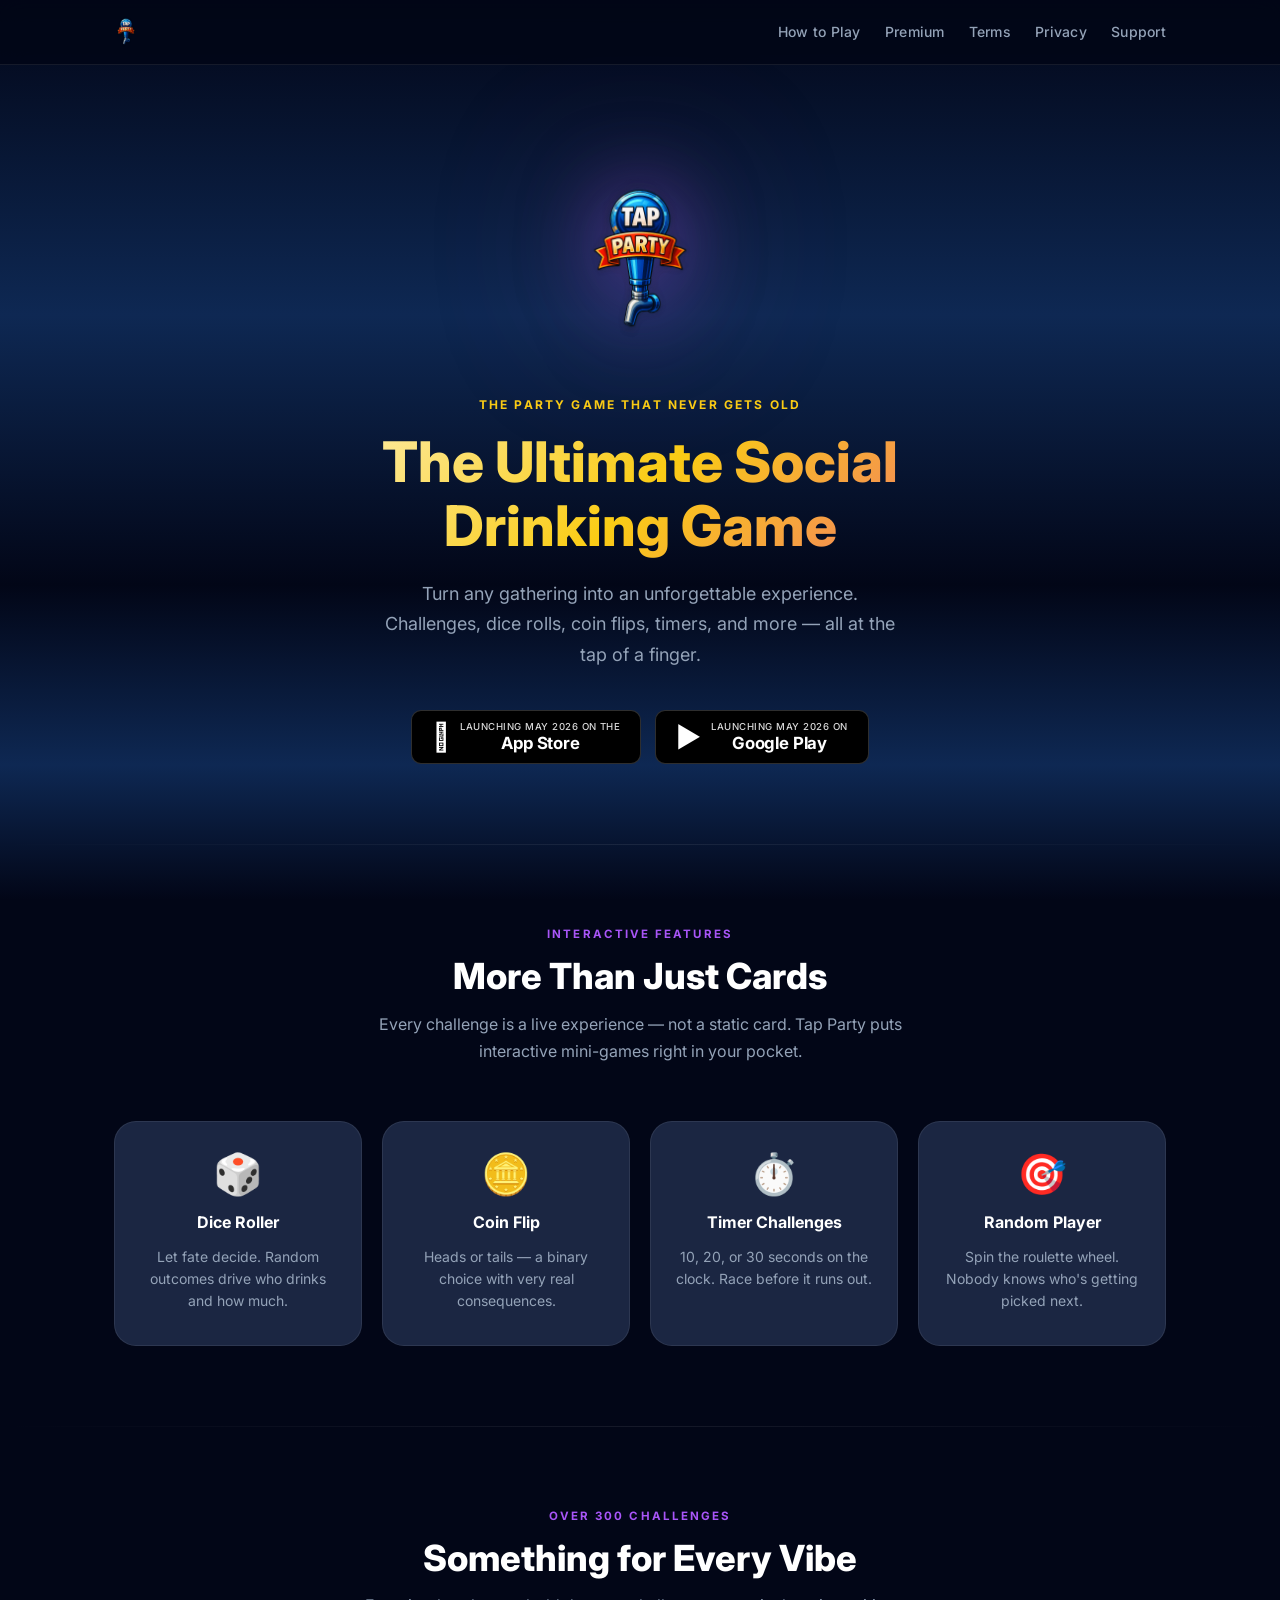
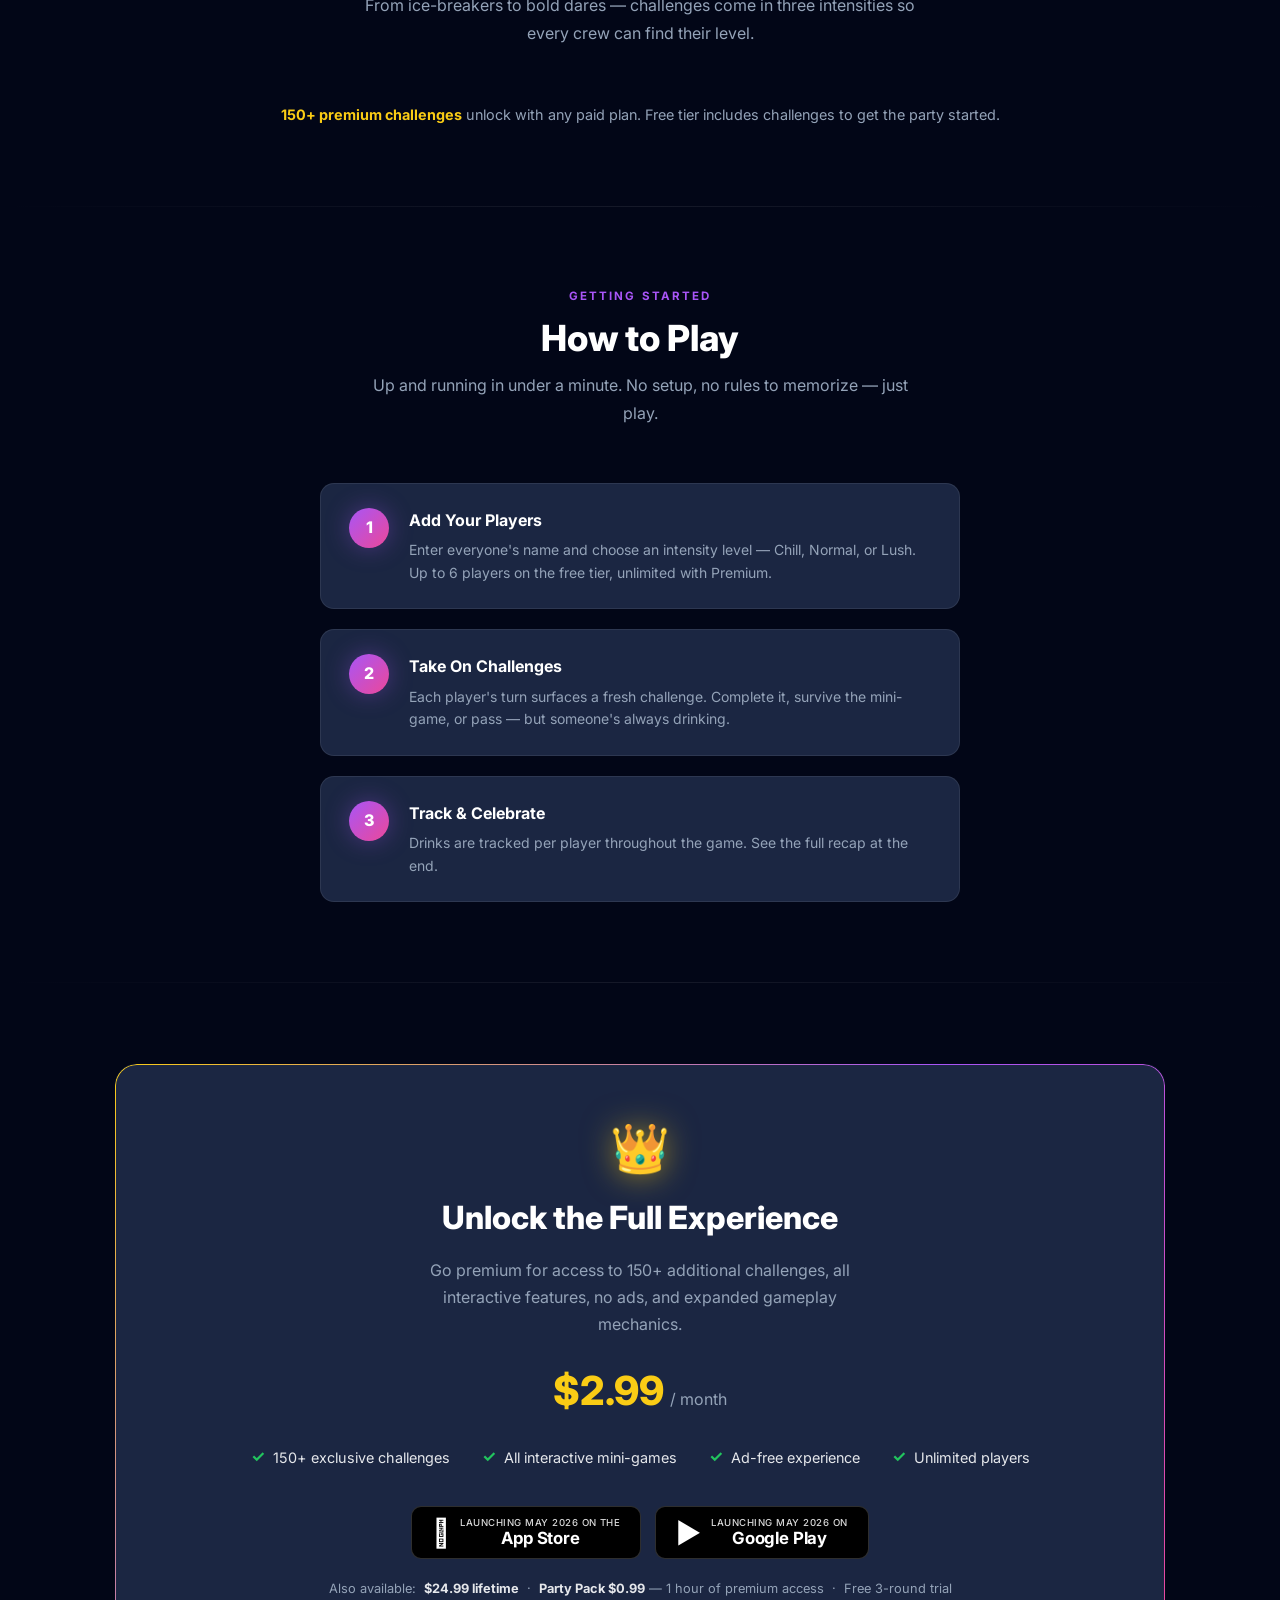
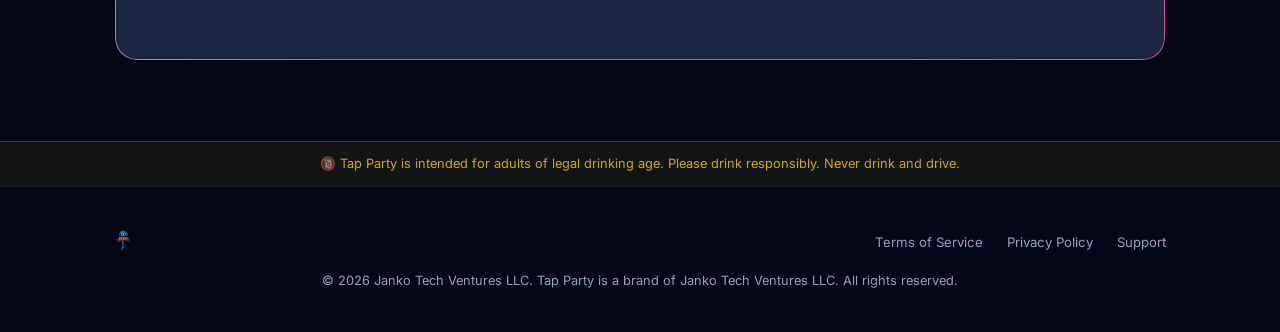
==== index.html @ a25b1c98 "Update index.html" ====
<!DOCTYPE html>
<html lang="en">
<head>
  <meta charset="UTF-8" />
  <meta name="viewport" content="width=device-width, initial-scale=1.0" />
  <meta name="description" content="Tap Party — The ultimate social drinking game. Over 300 challenges, dice, coin flips, timers, and more. Available on iOS and Android." />
  <meta property="og:title" content="Tap Party — The Ultimate Social Drinking Game" />
  <meta property="og:description" content="Turn any gathering into a party with interactive challenges, dice rolls, coin flips, and more." />
  <meta property="og:type" content="website" />
  <meta property="og:url" content="https://tap-party.com" />

  <title>Tap Party — The Ultimate Social Drinking Game</title>

  <!-- Favicon -->
  <link rel="icon" type="image/png" href="assets/favicon.png" />

  <!-- Fonts -->
  <link rel="preconnect" href="https://fonts.googleapis.com" />
  <link rel="preconnect" href="https://fonts.gstatic.com" crossorigin />
  <link href="https://fonts.googleapis.com/css2?family=Inter:wght@400;500;700;800&display=swap" rel="stylesheet" />

  <!-- Stylesheet -->
  <link rel="stylesheet" href="styles.css" />
</head>
<body>

  <!-- ── Navigation ── -->
  <nav class="nav">
    <div class="container nav__inner">
      <img
        src="assets/images/logo-main2.png"
        alt="Tap Party"
        class="nav__logo"
      />
      <ul class="nav__links">
        <li><a href="#how-to-play">How to Play</a></li>
        <li><a href="#premium">Premium</a></li>
        <li><a href="terms.html">Terms</a></li>
        <li><a href="privacy.html">Privacy</a></li>
        <li><a href="support.html">Support</a></li>
      </ul>
    </div>
  </nav>

  <!-- ── Hero ── -->
  <section class="hero">
    <div class="container">
      <div class="hero__logo-wrap">
        <img
          src="assets/images/logo-main2.png"
          alt="Tap Party Logo"
          class="hero__logo"
        />
      </div>

      <p class="hero__eyebrow">The Party Game That Never Gets Old</p>

      <h1 class="hero__title">The Ultimate Social<br />Drinking Game</h1>

      <p class="hero__subtitle">
        Turn any gathering into an unforgettable experience. Challenges, dice rolls,
        coin flips, timers, and more — all at the tap of a finger.
      </p>

      <div class="store-badges">
        <!--
          TODO: Replace href="#" with your real App Store URL once live.
          Official badge guidelines: https://developer.apple.com/app-store/marketing/guidelines/
        -->
        <a href="#" class="badge-store">
          <span class="badge-store__logo">&#xf8ff;</span>
          <span class="badge-store__text">
            <span class="badge-store__sub">Launching May 2026 on the</span>
            <span class="badge-store__name">App Store</span>
          </span>
        </a>
        <!--
          TODO: Replace href="#" with your real Google Play URL once live.
          Official badge guidelines: https://play.google.com/intl/en_us/badges/
        -->
        <a href="#" class="badge-store">
          <span class="badge-store__logo">▶</span>
          <span class="badge-store__text">
            <span class="badge-store__sub">Launching May 2026 on </span>
            <span class="badge-store__name">Google Play</span>
          </span>
        </a>
      </div>
    </div>
  </section>

  <hr class="divider" />

  <!-- ── Features ── -->
  <section class="features" id="features">
    <div class="container">
      <p class="section-label">Interactive Features</p>
      <h2 class="section-title">More Than Just Cards</h2>
      <p class="section-desc">
        Every challenge is a live experience — not a static card. Tap Party puts
        interactive mini-games right in your pocket.
      </p>

      <div class="features__grid">
        <div class="feature-card">
          <div class="feature-card__icon">🎲</div>
          <div class="feature-card__title">Dice Roller</div>
          <div class="feature-card__desc">
            Let fate decide. Random outcomes drive who drinks and how much.
          </div>
        </div>

        <div class="feature-card">
          <div class="feature-card__icon">🪙</div>
          <div class="feature-card__title">Coin Flip</div>
          <div class="feature-card__desc">
            Heads or tails — a binary choice with very real consequences.
          </div>
        </div>

        <div class="feature-card">
          <div class="feature-card__icon">⏱️</div>
          <div class="feature-card__title">Timer Challenges</div>
          <div class="feature-card__desc">
            10, 20, or 30 seconds on the clock. Race before it runs out.
          </div>
        </div>

        <div class="feature-card">
          <div class="feature-card__icon">🎯</div>
          <div class="feature-card__title">Random Player</div>
          <div class="feature-card__desc">
            Spin the roulette wheel. Nobody knows who's getting picked next.
          </div>
        </div>
      </div>
    </div>
  </section>

  <hr class="divider" />

  <!-- ── Challenge Examples ── -->
  <section class="features" id="challenges">
    <div class="container">
      <p class="section-label">Over 300 Challenges</p>
      <h2 class="section-title">Something for Every Vibe</h2>
      <p class="section-desc">
        From ice-breakers to bold dares — challenges come in three intensities
        so every crew can find their level.
      </p>

 <!--     <div class="challenges__grid">
        <div class="challenge-card">
          <div class="challenge-card__tags">
            <span class="tag tag--chill">Chill</span>
            <span class="tag tag--free">Free</span>
          </div>
          <div class="challenge-card__title">Cheers to the Host</div>
          <div class="challenge-card__desc">
            Everyone raises their glass to the host. Host takes a well-earned sip.
          </div>
        </div>

        <div class="challenge-card">
          <div class="challenge-card__tags">
            <span class="tag tag--normal">Normal</span>
            <span class="tag tag--free">Free</span>
          </div>
          <div class="challenge-card__title">Table Tap</div>
          <div class="challenge-card__desc">
            Everyone taps the table. Last person to tap has to drink.
          </div>
        </div>

        <div class="challenge-card">
          <div class="challenge-card__tags">
            <span class="tag tag--normal">Normal</span>
            <span class="tag tag--premium">Premium</span>
          </div>
          <div class="challenge-card__title">Two Truths, One Sip</div>
          <div class="challenge-card__desc">
            Share two truths and one lie. Anyone who guesses wrong takes a sip.
          </div>
        </div>

        <div class="challenge-card">
          <div class="challenge-card__tags">
            <span class="tag tag--lush">Lush</span>
            <span class="tag tag--premium">Premium</span>
          </div>
          <div class="challenge-card__title">Truth or Sip</div>
          <div class="challenge-card__desc">
            Answer a bold question honestly — or take 2 sips. No hiding allowed.
          </div>
        </div>
      </div>
-->
      <p class="challenges__cta">
        <strong>150+ premium challenges</strong> unlock with any paid plan. Free tier includes challenges to get the party started.
      </p>
      
    </div>
  </section>

  <hr class="divider" />

  <!-- ── How to Play ── -->
  <section class="howto" id="how-to-play">
    <div class="container">
      <p class="section-label">Getting Started</p>
      <h2 class="section-title">How to Play</h2>
      <p class="section-desc">
        Up and running in under a minute. No setup, no rules to memorize — just play.
      </p>

      <div class="howto__steps">
        <div class="step">
          <div class="step__number">1</div>
          <div>
            <div class="step__title">Add Your Players</div>
            <div class="step__desc">
              Enter everyone's name and choose an intensity level — Chill, Normal, or Lush.
              Up to 6 players on the free tier, unlimited with Premium.
            </div>
          </div>
        </div>

        <div class="step">
          <div class="step__number">2</div>
          <div>
            <div class="step__title">Take On Challenges</div>
            <div class="step__desc">
              Each player's turn surfaces a fresh challenge. Complete it, survive the
              mini-game, or pass — but someone's always drinking.
            </div>
          </div>
        </div>

        <div class="step">
          <div class="step__number">3</div>
          <div>
            <div class="step__title">Track &amp; Celebrate</div>
            <div class="step__desc">
              Drinks are tracked per player throughout the game. See the full recap
              at the end.
            </div>
          </div>
        </div>
      </div>
    </div>
  </section>

  <hr class="divider" />

  <!-- ── Premium ── -->
  <section class="premium" id="premium">
    <div class="container">
      <div class="premium__card">
        <div class="premium__crown">👑</div>
        <h2 class="premium__title">Unlock the Full Experience</h2>
        <p class="premium__desc">
          Go premium for access to 150+ additional challenges, all interactive
          features, no ads, and expanded gameplay mechanics.
        </p>

        <div class="premium__pricing">
          <span class="premium__price">$2.99</span>
          <span class="premium__period">/ month</span>
        </div>

        <ul class="premium__perks">
          <li><span class="perk-check">✓</span> 150+ exclusive challenges</li>
          <li><span class="perk-check">✓</span> All interactive mini-games</li>
          <li><span class="perk-check">✓</span> Ad-free experience</li>
          <li><span class="perk-check">✓</span> Unlimited players</li>
        </ul>

        <div style="display:flex;gap:14px;justify-content:center;flex-wrap:wrap;">
          <!-- TODO: replace href="#" with real App Store URL once live -->
          <a href="#" class="badge-store">
            <span class="badge-store__logo">&#xf8ff;</span>
            <span class="badge-store__text">
              <span class="badge-store__sub">Launching May 2026 on the</span>
              <span class="badge-store__name">App Store</span>
            </span>
          </a>
          <!-- TODO: replace href="#" with real Google Play URL once live -->
          <a href="#" class="badge-store">
            <span class="badge-store__logo">▶</span>
            <span class="badge-store__text">
              <span class="badge-store__sub">Launching May 2026 on</span>
              <span class="badge-store__name">Google Play</span>
            </span>
          </a>
        </div>

        <p style="margin-top:20px;font-size:0.8rem;color:var(--text-muted);">
          Also available: &nbsp;<strong style="color:var(--text-primary)">$24.99 lifetime</strong> &nbsp;·&nbsp;
          <strong style="color:var(--text-primary)">Party Pack $0.99</strong> — 1 hour of premium access &nbsp;·&nbsp;
          Free 3-round trial
        </p>
      </div>
    </div>
  </section>

  <!-- ── Age Notice ── -->
  <div class="age-notice">
    <div class="container">
      <p>🔞 Tap Party is intended for adults of legal drinking age. Please drink responsibly. Never drink and drive.</p>
    </div>
  </div>

  <!-- ── Footer ── -->
  <footer class="footer">
    <div class="container">
      <div class="footer__inner">
        <img
          src="assets/images/logo-main2.png"
          alt="Tap Party"
          class="footer__logo"
        />
        <ul class="footer__links">
          <li><a href="terms.html">Terms of Service</a></li>
          <li><a href="privacy.html">Privacy Policy</a></li>
          <li><a href="support.html">Support</a></li>
        </ul>
      </div>
      <p class="footer__copy">
        &copy; <script>document.write(new Date().getFullYear())</script> Janko Tech Ventures LLC. Tap Party is a brand of Janko Tech Ventures LLC. All rights reserved.
      </p>
    </div>
  </footer>

</body>
</html>
---- styles.css ----
/* ============================================================
   Tap Party — Website Stylesheet
   Design tokens mirror the React Native app color system.
   ============================================================ */

/* ── Design Tokens ────────────────────────────────────────── */
:root {
  --bg-start:      #020617;
  --bg-mid:        #0e2853;
  --bg-end:        #020617;

  --text-primary:  #e5e7eb;
  --text-muted:    #94a3b8;
  --text-heading:  #ffffff;

  --accent-yellow: #facc15;
  --accent-gold:   #f59e0b;
  --accent-purple: #a855f7;
  --accent-pink:   #ec4899;
  --accent-green:  #22c55e;
  --accent-cyan:   #22d3ee;

  --card-bg:       rgba(32, 45, 75, 0.85);
  --card-border:   rgba(255, 255, 255, 0.08);
  --nav-bg:        rgba(2, 6, 23, 0.85);

  --radius-sm:     8px;
  --radius-md:     14px;
  --radius-lg:     22px;

  --shadow-yellow: 0 0 24px rgba(250, 204, 21, 0.35);
  --shadow-purple: 0 0 24px rgba(168, 85, 247, 0.35);
  --shadow-pink:   0 0 24px rgba(236, 72, 153, 0.35);

  --font:          'Inter', system-ui, -apple-system, sans-serif;
}

/* ── Reset & Base ─────────────────────────────────────────── */
*, *::before, *::after {
  box-sizing: border-box;
  margin: 0;
  padding: 0;
}

html {
  scroll-behavior: smooth;
}

body {
  font-family: var(--font);
  background-color: var(--bg-start);
  background-image: linear-gradient(
    180deg,
    var(--bg-start)  0%,
    var(--bg-mid)   35%,
    var(--bg-start) 65%,
    var(--bg-mid)   85%,
    var(--bg-start) 100%
  );
  background-attachment: fixed;
  color: var(--text-primary);
  line-height: 1.6;
  min-height: 100vh;
}

img {
  display: block;
  max-width: 100%;
}

a {
  color: var(--accent-yellow);
  text-decoration: none;
  transition: color 0.2s;
}

a:hover {
  color: #fff;
}

/* ── Layout Helpers ───────────────────────────────────────── */
.container {
  width: 100%;
  max-width: 1100px;
  margin: 0 auto;
  padding: 0 24px;
}

section {
  padding: 80px 0;
}

/* ── Navigation ───────────────────────────────────────────── */
.nav {
  position: sticky;
  top: 0;
  z-index: 100;
  background: var(--nav-bg);
  backdrop-filter: blur(12px);
  -webkit-backdrop-filter: blur(12px);
  border-bottom: 1px solid var(--card-border);
}

.nav__inner {
  display: flex;
  align-items: center;
  justify-content: space-between;
  height: 64px;
  gap: 16px;
}

.nav__logo {
  height: 36px;
  width: auto;
  flex-shrink: 0;
}

.nav__links {
  display: flex;
  align-items: center;
  gap: 24px;
  list-style: none;
  flex-wrap: wrap;
}

.nav__links a {
  color: var(--text-muted);
  font-size: 0.875rem;
  font-weight: 500;
  letter-spacing: 0.02em;
  transition: color 0.2s;
}

.nav__links a:hover {
  color: var(--text-heading);
}

/* ── Hero ─────────────────────────────────────────────────── */
.hero {
  text-align: center;
  padding: 100px 0 80px;
}

.hero__logo-wrap {
  display: inline-block;
  margin-bottom: 32px;
  filter: drop-shadow(0 0 40px rgba(168, 85, 247, 0.5))
          drop-shadow(0 0 80px rgba(236, 72, 153, 0.25));
  animation: hero-glow 4s ease-in-out infinite;
}

.hero__logo {
  height: 190px;
  width: auto;
  margin: 0 auto;
}

@keyframes hero-glow {
  0%, 100% { filter: drop-shadow(0 0 40px rgba(168, 85, 247, 0.5)) drop-shadow(0 0 80px rgba(236, 72, 153, 0.25)); }
  50%       { filter: drop-shadow(0 0 60px rgba(250, 204, 21, 0.5)) drop-shadow(0 0 100px rgba(168, 85, 247, 0.35)); }
}

.hero__eyebrow {
  font-size: 0.75rem;
  font-weight: 700;
  letter-spacing: 0.18em;
  text-transform: uppercase;
  color: var(--accent-yellow);
  margin-bottom: 16px;
}

.hero__title {
  font-size: clamp(2rem, 6vw, 3.5rem);
  font-weight: 800;
  color: var(--text-heading);
  line-height: 1.15;
  margin-bottom: 20px;
  background: linear-gradient(135deg, #fff 0%, var(--accent-yellow) 50%, var(--accent-pink) 100%);
  -webkit-background-clip: text;
  -webkit-text-fill-color: transparent;
  background-clip: text;
}

.hero__subtitle {
  font-size: 1.125rem;
  color: var(--text-muted);
  max-width: 520px;
  margin: 0 auto 40px;
  line-height: 1.7;
}

.hero__badges {
  display: flex;
  justify-content: center;
  gap: 16px;
  flex-wrap: wrap;
}

/* ── Buttons ──────────────────────────────────────────────── */
.btn {
  display: inline-flex;
  align-items: center;
  gap: 10px;
  padding: 14px 28px;
  border-radius: var(--radius-md);
  font-family: var(--font);
  font-size: 0.95rem;
  font-weight: 700;
  cursor: pointer;
  border: none;
  text-decoration: none;
  transition: transform 0.15s, box-shadow 0.15s;
  white-space: nowrap;
}

.btn:hover {
  transform: translateY(-2px);
}

.btn-primary {
  background: linear-gradient(135deg, var(--accent-yellow) 0%, var(--accent-gold) 100%);
  color: #0f172a;
  box-shadow: var(--shadow-yellow);
}

.btn-primary:hover {
  box-shadow: 0 0 36px rgba(250, 204, 21, 0.55);
  color: #0f172a;
}

.btn-secondary {
  background: var(--card-bg);
  color: var(--text-primary);
  border: 1px solid var(--card-border);
  box-shadow: none;
}

.btn-secondary:hover {
  border-color: rgba(255, 255, 255, 0.25);
  color: var(--text-heading);
}

.btn-icon {
  font-size: 1.2rem;
  line-height: 1;
}

/* ── Store Badges ─────────────────────────────────────────── */
.store-badges {
  display: flex;
  justify-content: center;
  gap: 14px;
  flex-wrap: wrap;
}

.badge-store {
  display: inline-flex;
  align-items: center;
  gap: 10px;
  padding: 10px 20px;
  background: #000;
  border: 1px solid rgba(255,255,255,0.18);
  border-radius: 10px;
  text-decoration: none;
  color: #fff;
  transition: transform 0.15s, border-color 0.2s, box-shadow 0.15s;
  min-width: 160px;
}

.badge-store:hover {
  transform: translateY(-2px);
  border-color: rgba(255,255,255,0.4);
  box-shadow: 0 6px 24px rgba(0,0,0,0.5);
  color: #fff;
}

.badge-store__logo {
  font-size: 1.75rem;
  line-height: 1;
  flex-shrink: 0;
}

.badge-store__text {
  display: flex;
  flex-direction: column;
}

.badge-store__sub {
  font-size: 0.6rem;
  font-weight: 500;
  letter-spacing: 0.05em;
  text-transform: uppercase;
  opacity: 0.85;
  line-height: 1.2;
}

.badge-store__name {
  font-size: 1.05rem;
  font-weight: 700;
  line-height: 1.2;
  letter-spacing: -0.01em;
}

/* ── Section Headings ─────────────────────────────────────── */
.section-label {
  font-size: 0.72rem;
  font-weight: 700;
  letter-spacing: 0.18em;
  text-transform: uppercase;
  color: var(--accent-purple);
  margin-bottom: 12px;
  text-align: center;
}

.section-title {
  font-size: clamp(1.5rem, 4vw, 2.25rem);
  font-weight: 800;
  color: var(--text-heading);
  text-align: center;
  margin-bottom: 12px;
  line-height: 1.2;
}

.section-desc {
  text-align: center;
  color: var(--text-muted);
  max-width: 560px;
  margin: 0 auto 56px;
  font-size: 1rem;
  line-height: 1.7;
}

/* ── Feature Cards ────────────────────────────────────────── */
.features {
  background: transparent;
}

.features__grid {
  display: grid;
  grid-template-columns: repeat(4, 1fr);
  gap: 20px;
}

.feature-card {
  background: var(--card-bg);
  border: 1px solid var(--card-border);
  border-radius: var(--radius-lg);
  padding: 32px 24px;
  text-align: center;
  transition: transform 0.2s, border-color 0.2s, box-shadow 0.2s;
}

.feature-card:hover {
  transform: translateY(-4px);
  border-color: rgba(168, 85, 247, 0.4);
  box-shadow: var(--shadow-purple);
}

.feature-card__icon {
  font-size: 2.5rem;
  margin-bottom: 16px;
  line-height: 1;
}

.feature-card__title {
  font-size: 1rem;
  font-weight: 700;
  color: var(--text-heading);
  margin-bottom: 10px;
}

.feature-card__desc {
  font-size: 0.875rem;
  color: var(--text-muted);
  line-height: 1.6;
}

/* ── How To Play ──────────────────────────────────────────── */
.howto {
  background: transparent;
}

.howto__steps {
  display: flex;
  flex-direction: column;
  gap: 20px;
  max-width: 640px;
  margin: 0 auto;
}

.step {
  display: flex;
  align-items: flex-start;
  gap: 20px;
  background: var(--card-bg);
  border: 1px solid var(--card-border);
  border-radius: var(--radius-md);
  padding: 24px 28px;
}

.step__number {
  flex-shrink: 0;
  width: 40px;
  height: 40px;
  border-radius: 50%;
  background: linear-gradient(135deg, var(--accent-purple), var(--accent-pink));
  display: flex;
  align-items: center;
  justify-content: center;
  font-size: 1rem;
  font-weight: 800;
  color: #fff;
  box-shadow: var(--shadow-purple);
}

.step__title {
  font-size: 1rem;
  font-weight: 700;
  color: var(--text-heading);
  margin-bottom: 6px;
}

.step__desc {
  font-size: 0.875rem;
  color: var(--text-muted);
  line-height: 1.6;
}

/* ── Premium Banner ───────────────────────────────────────── */
.premium {
  padding: 80px 0;
}

.premium__card {
  position: relative;
  background: var(--card-bg);
  border-radius: var(--radius-lg);
  padding: 60px 48px;
  text-align: center;
  overflow: hidden;
  border: 1px solid transparent;
  background-clip: padding-box;
}

.premium__card::before {
  content: '';
  position: absolute;
  inset: 0;
  border-radius: var(--radius-lg);
  padding: 1px;
  background: linear-gradient(135deg, var(--accent-yellow), var(--accent-purple), var(--accent-pink));
  -webkit-mask: linear-gradient(#fff 0 0) content-box, linear-gradient(#fff 0 0);
  -webkit-mask-composite: xor;
  mask-composite: exclude;
  pointer-events: none;
}

.premium__crown {
  font-size: 3rem;
  margin-bottom: 20px;
  line-height: 1;
  filter: drop-shadow(0 0 16px rgba(250, 204, 21, 0.6));
}

.premium__title {
  font-size: clamp(1.5rem, 4vw, 2rem);
  font-weight: 800;
  color: var(--text-heading);
  margin-bottom: 14px;
}

.premium__desc {
  color: var(--text-muted);
  max-width: 480px;
  margin: 0 auto 32px;
  font-size: 1rem;
  line-height: 1.7;
}

.premium__pricing {
  display: inline-flex;
  align-items: baseline;
  gap: 6px;
  margin-bottom: 32px;
}

.premium__price {
  font-size: 2.5rem;
  font-weight: 800;
  color: var(--accent-yellow);
  line-height: 1;
}

.premium__period {
  font-size: 1rem;
  color: var(--text-muted);
}

.premium__perks {
  display: flex;
  justify-content: center;
  gap: 32px;
  flex-wrap: wrap;
  margin-bottom: 36px;
  list-style: none;
}

.premium__perks li {
  display: flex;
  align-items: center;
  gap: 8px;
  font-size: 0.9rem;
  color: var(--text-primary);
}

.perk-check {
  color: var(--accent-green);
  font-size: 1rem;
  font-weight: 700;
}

/* ── Footer ───────────────────────────────────────────────── */
.footer {
  border-top: 1px solid var(--card-border);
  padding: 40px 0;
}

.footer__inner {
  display: flex;
  align-items: center;
  justify-content: space-between;
  flex-wrap: wrap;
  gap: 20px;
}

.footer__logo {
  height: 28px;
  width: auto;
  opacity: 0.7;
}

.footer__links {
  display: flex;
  align-items: center;
  gap: 24px;
  flex-wrap: wrap;
  list-style: none;
}

.footer__links a {
  font-size: 0.825rem;
  color: var(--text-muted);
  transition: color 0.2s;
}

.footer__links a:hover {
  color: var(--text-heading);
}

.footer__copy {
  font-size: 0.8rem;
  color: var(--text-muted);
  width: 100%;
  text-align: center;
  margin-top: 16px;
}

/* ── Challenge Examples ───────────────────────────────────── */
.challenges__grid {
  display: grid;
  grid-template-columns: repeat(4, 1fr);
  gap: 16px;
}

.challenge-card {
  background: var(--card-bg);
  border: 1px solid var(--card-border);
  border-radius: var(--radius-lg);
  padding: 24px 20px;
  display: flex;
  flex-direction: column;
  gap: 10px;
  transition: transform 0.2s, box-shadow 0.2s;
}

.challenge-card:hover {
  transform: translateY(-3px);
  box-shadow: var(--shadow-purple);
}

.challenge-card__tags {
  display: flex;
  gap: 6px;
  flex-wrap: wrap;
}

.tag {
  font-size: 0.65rem;
  font-weight: 700;
  letter-spacing: 0.06em;
  text-transform: uppercase;
  padding: 3px 9px;
  border-radius: 20px;
}

.tag--chill   { background: rgba(34,211,238,0.15); color: var(--accent-cyan); border: 1px solid rgba(34,211,238,0.25); }
.tag--normal  { background: rgba(168,85,247,0.15);  color: var(--accent-purple); border: 1px solid rgba(168,85,247,0.25); }
.tag--lush    { background: rgba(236,72,153,0.15);  color: var(--accent-pink); border: 1px solid rgba(236,72,153,0.25); }
.tag--premium { background: rgba(250,204,21,0.12);  color: var(--accent-yellow); border: 1px solid rgba(250,204,21,0.25); }
.tag--free    { background: rgba(34,197,94,0.12);   color: var(--accent-green); border: 1px solid rgba(34,197,94,0.25); }

.challenge-card__title {
  font-size: 1rem;
  font-weight: 700;
  color: var(--text-heading);
  line-height: 1.3;
}

.challenge-card__desc {
  font-size: 0.845rem;
  color: var(--text-muted);
  line-height: 1.6;
  flex: 1;
}

.challenges__cta {
  text-align: center;
  margin-top: 40px;
  color: var(--text-muted);
  font-size: 0.9rem;
}

.challenges__cta strong {
  color: var(--accent-yellow);
}

/* ── Divider ──────────────────────────────────────────────── */
.divider {
  height: 1px;
  background: linear-gradient(90deg, transparent, var(--card-border), transparent);
  margin: 0;
  border: none;
}

/* ── Age Notice Banner ────────────────────────────────────── */
.age-notice {
  background: rgba(250, 204, 21, 0.07);
  border-top: 1px solid rgba(250, 204, 21, 0.2);
  padding: 12px 0;
  text-align: center;
}

.age-notice p {
  font-size: 0.8rem;
  color: var(--accent-yellow);
  opacity: 0.8;
}

/* ── Responsive ───────────────────────────────────────────── */
@media (max-width: 900px) {
  .features__grid,
  .challenges__grid {
    grid-template-columns: repeat(2, 1fr);
  }
}

@media (max-width: 640px) {
  section {
    padding: 60px 0;
  }

  .hero {
    padding: 72px 0 60px;
  }

  .hero__logo {
    height: 130px;
  }

  .features__grid,
  .challenges__grid {
    grid-template-columns: 1fr 1fr;
    gap: 14px;
  }

  .feature-card {
    padding: 24px 16px;
  }

  .premium__card {
    padding: 40px 24px;
  }

  .premium__perks {
    gap: 16px;
    flex-direction: column;
    align-items: center;
  }

  .nav__links {
    gap: 14px;
  }

  .nav__links a {
    font-size: 0.8rem;
  }

  .footer__inner {
    flex-direction: column;
    align-items: center;
    text-align: center;
  }

  .footer__links {
    justify-content: center;
  }
}

@media (max-width: 400px) {
  .features__grid,
  .challenges__grid {
    grid-template-columns: 1fr;
  }

  .hero__badges {
    flex-direction: column;
    align-items: center;
  }
}
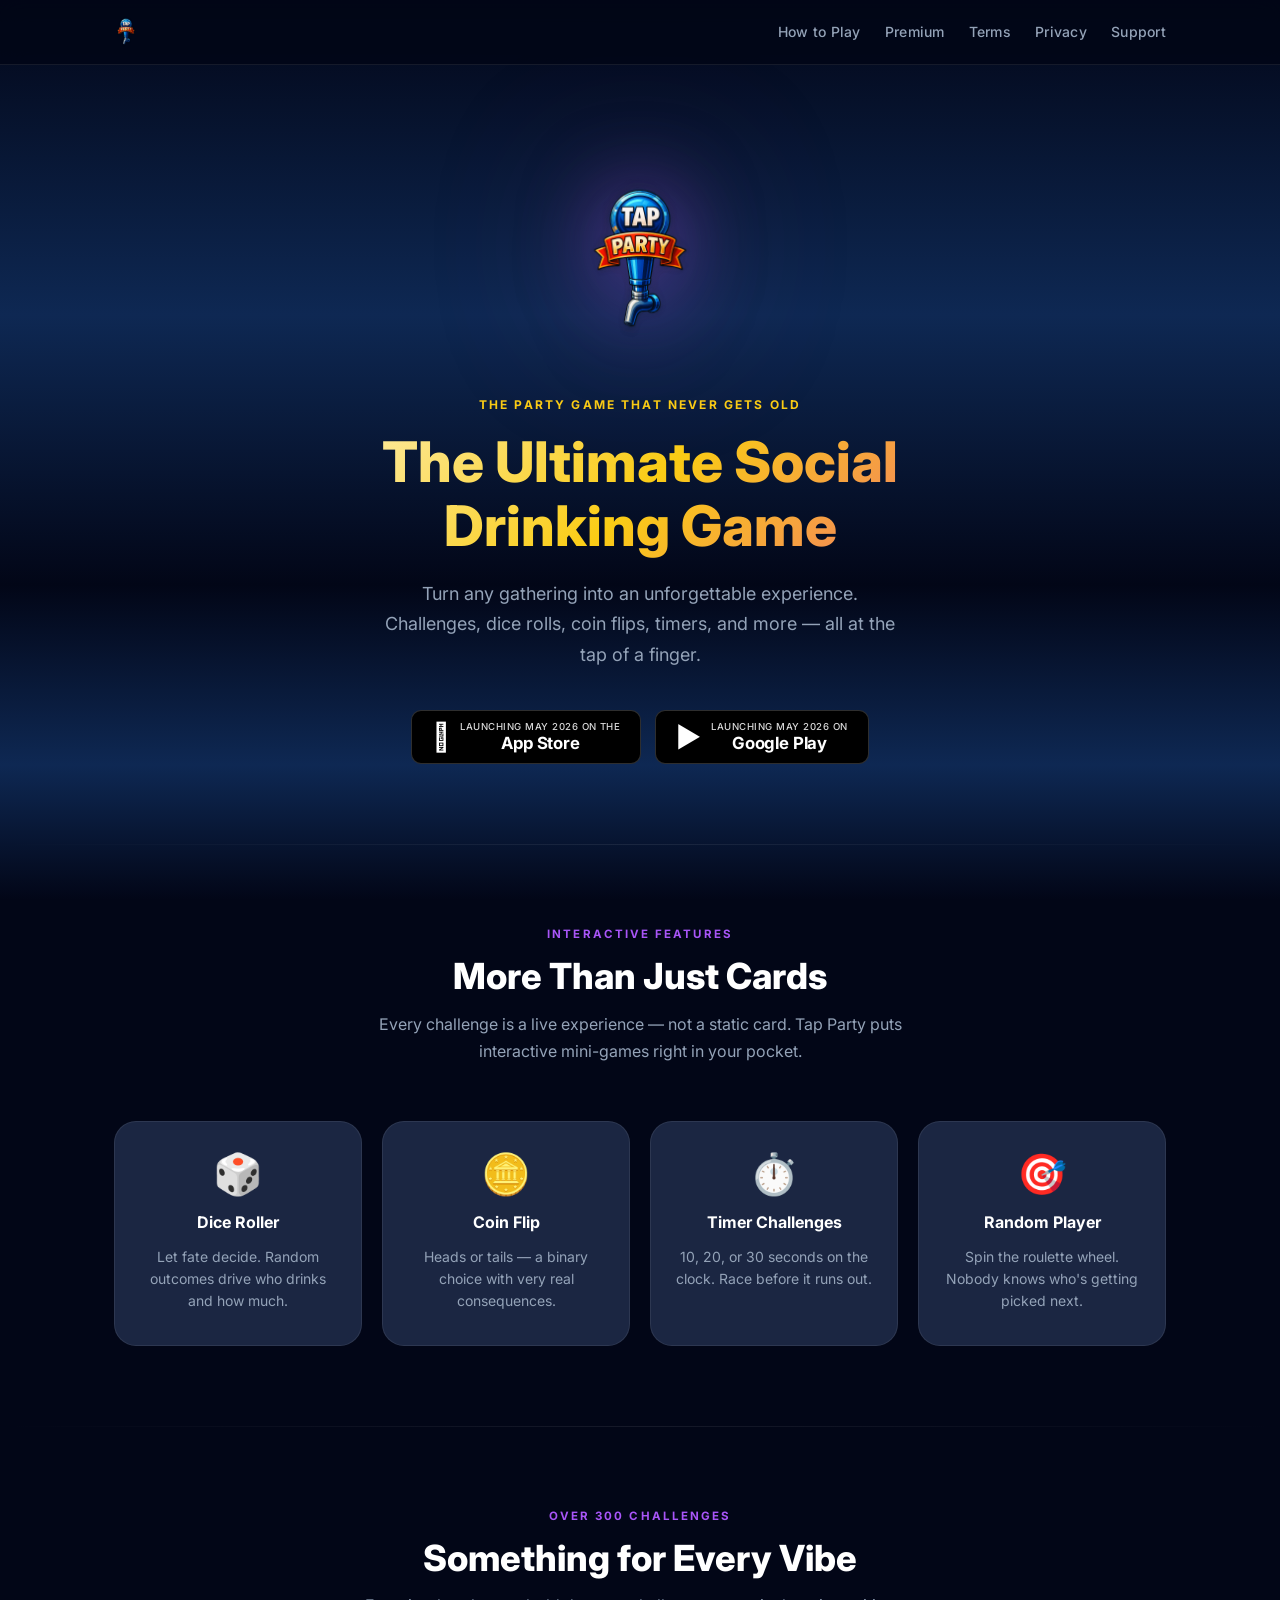
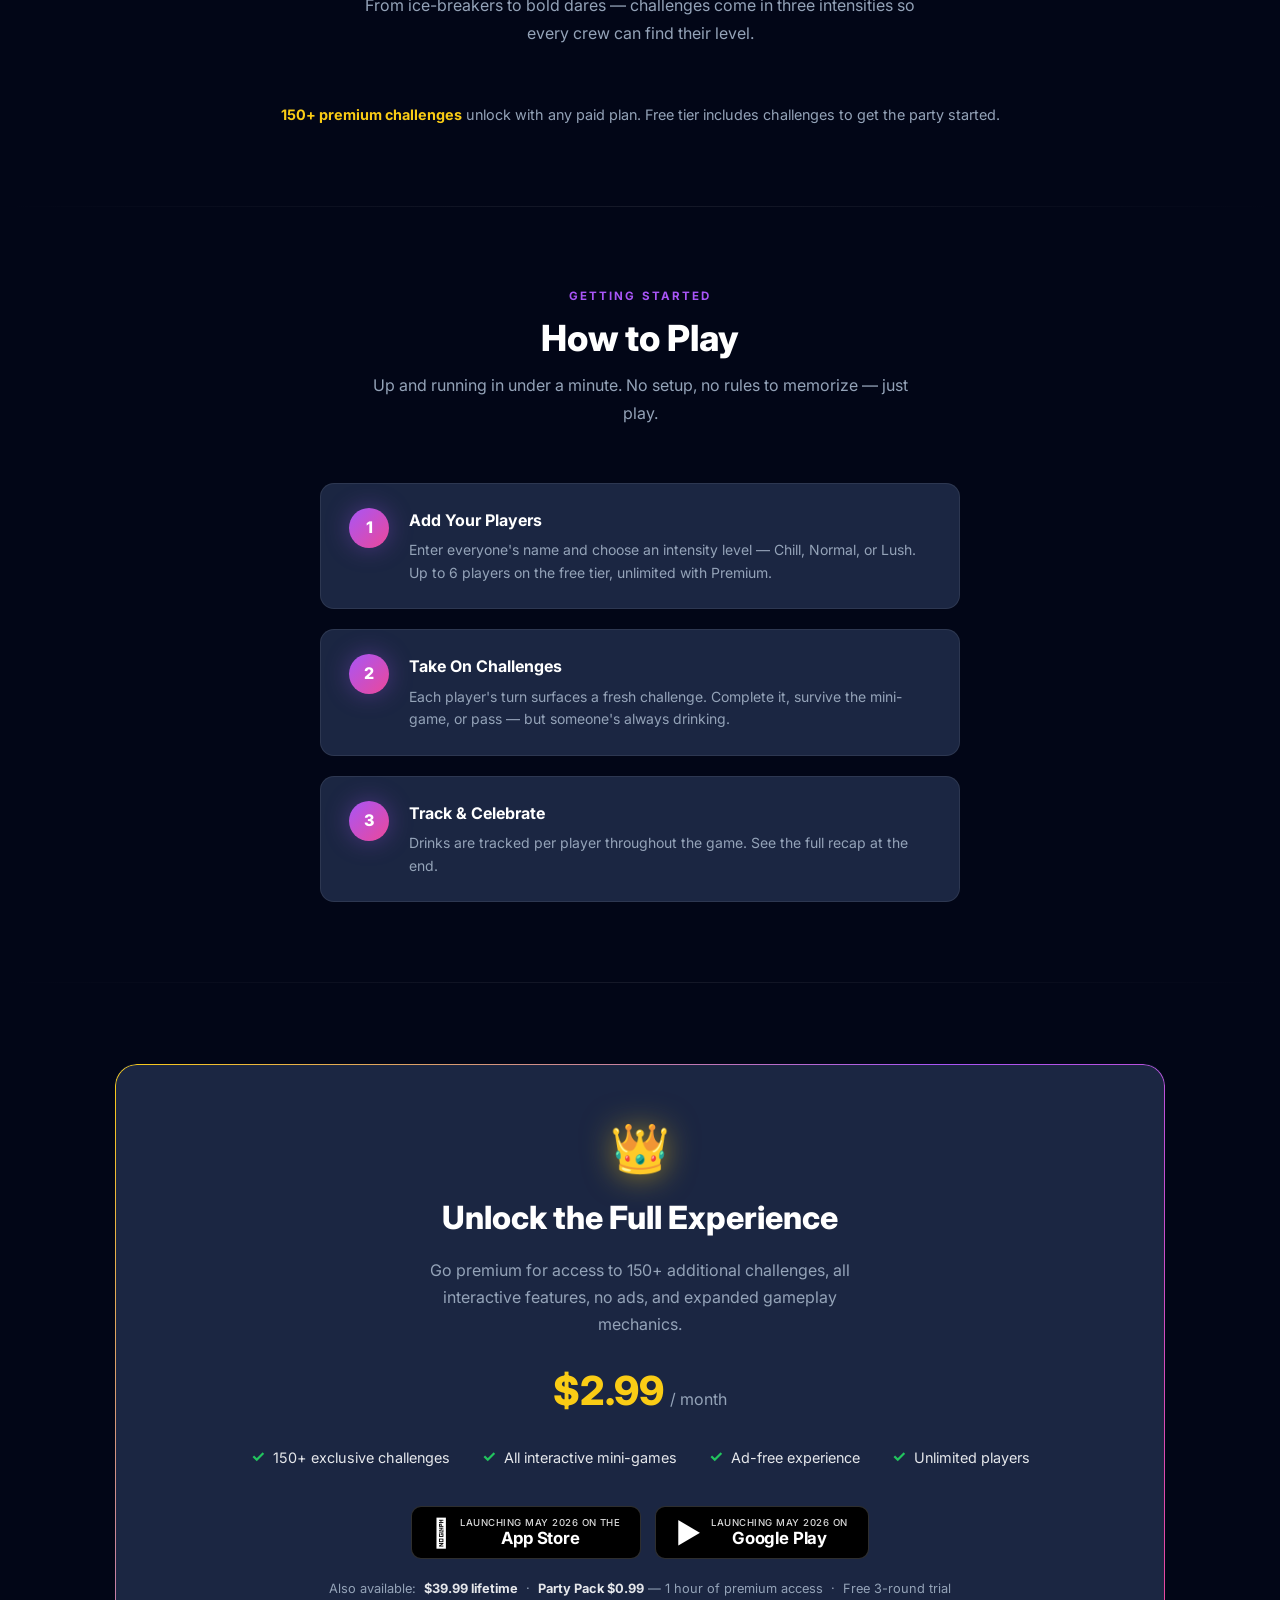
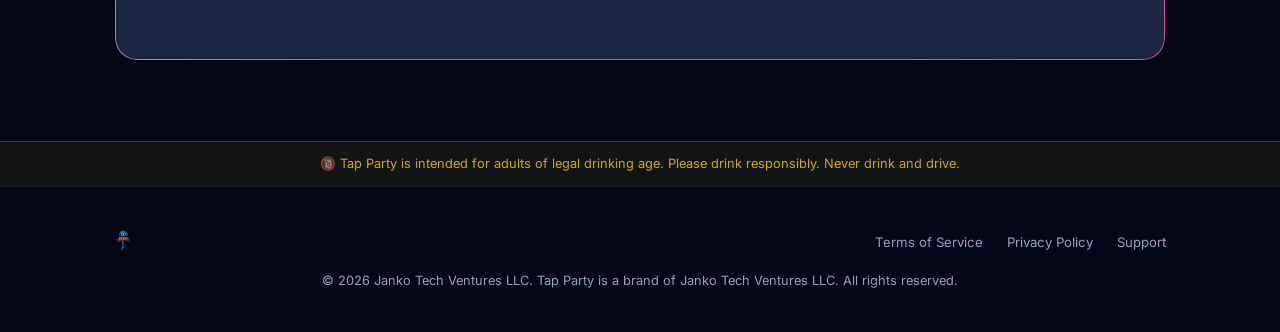
==== commit 7ac94763: "Update index.html" ====
--- a/index.html
+++ b/index.html
@@ -295,7 +295,7 @@
         </div>
 
         <p style="margin-top:20px;font-size:0.8rem;color:var(--text-muted);">
-          Also available: &nbsp;<strong style="color:var(--text-primary)">$24.99 lifetime</strong> &nbsp;·&nbsp;
+          Also available: &nbsp;<strong style="color:var(--text-primary)">$39.99 lifetime</strong> &nbsp;·&nbsp;
           <strong style="color:var(--text-primary)">Party Pack $0.99</strong> — 1 hour of premium access &nbsp;·&nbsp;
           Free 3-round trial
         </p>
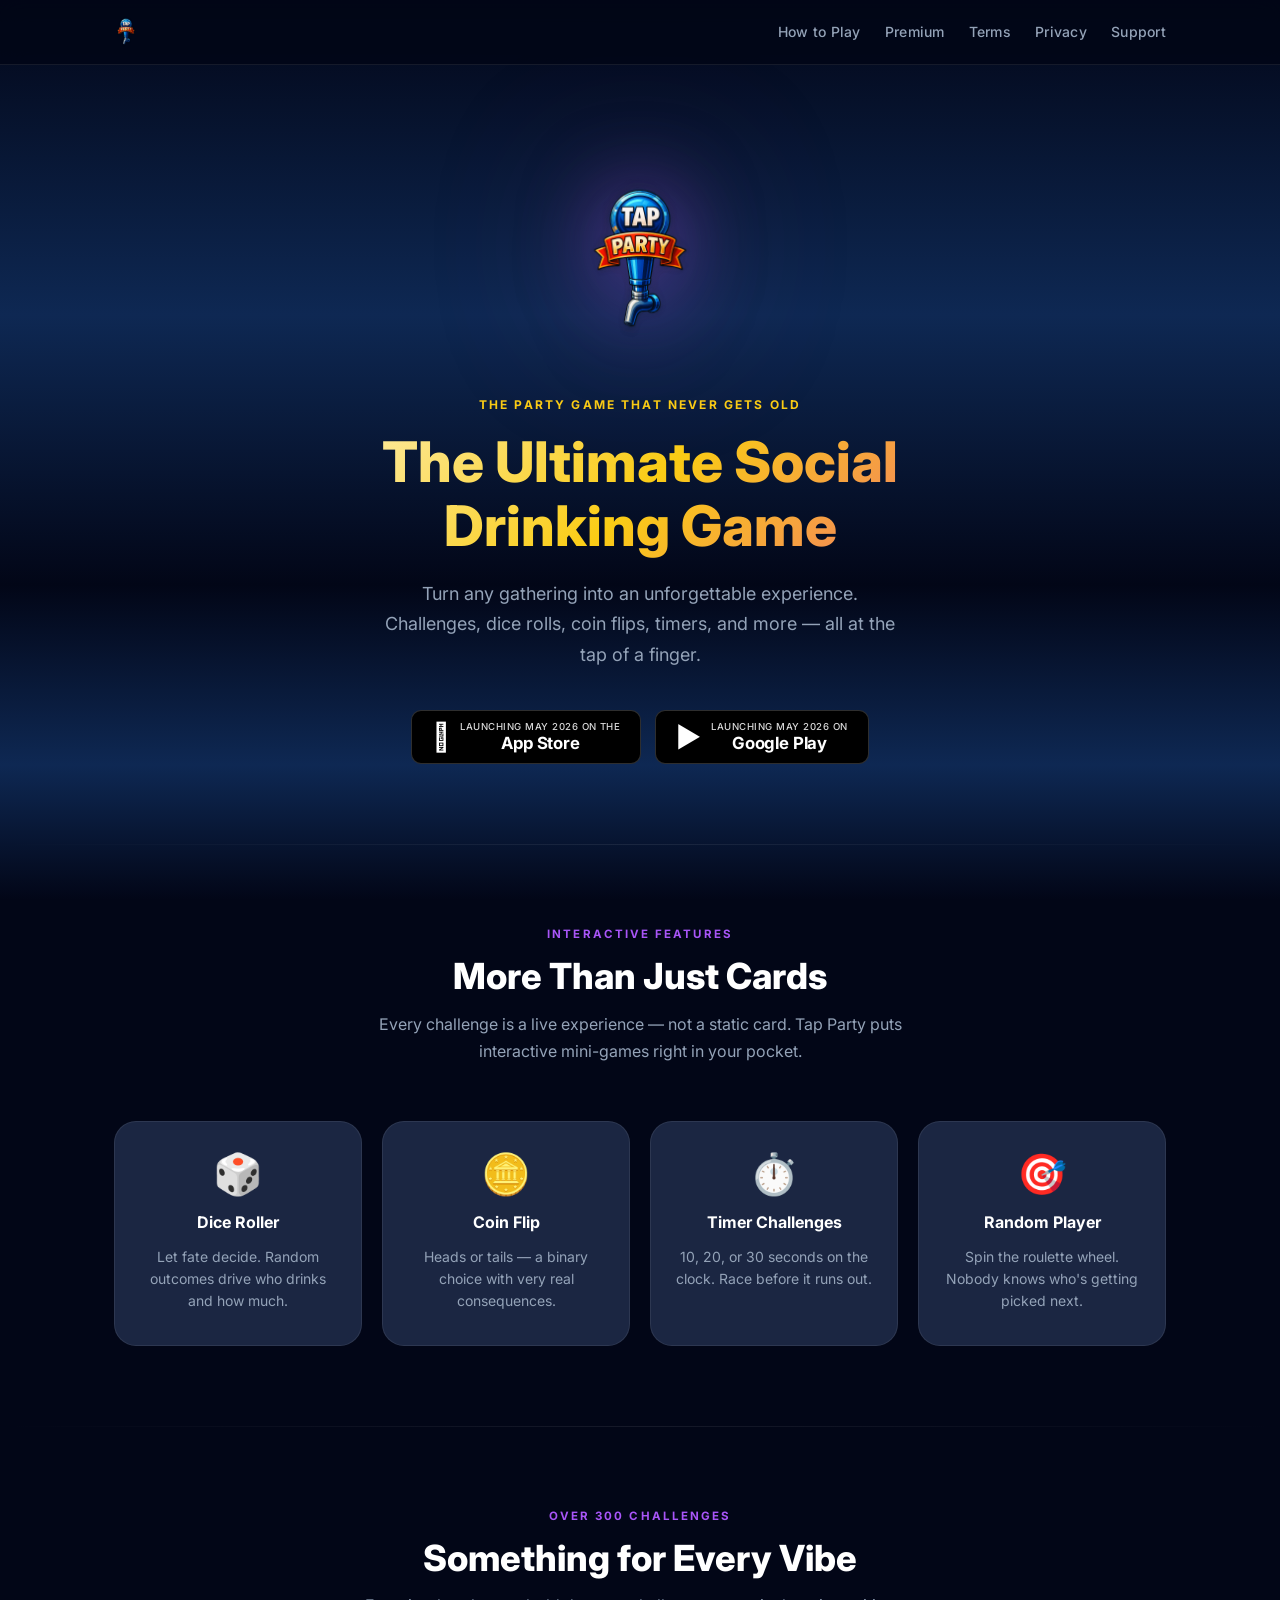
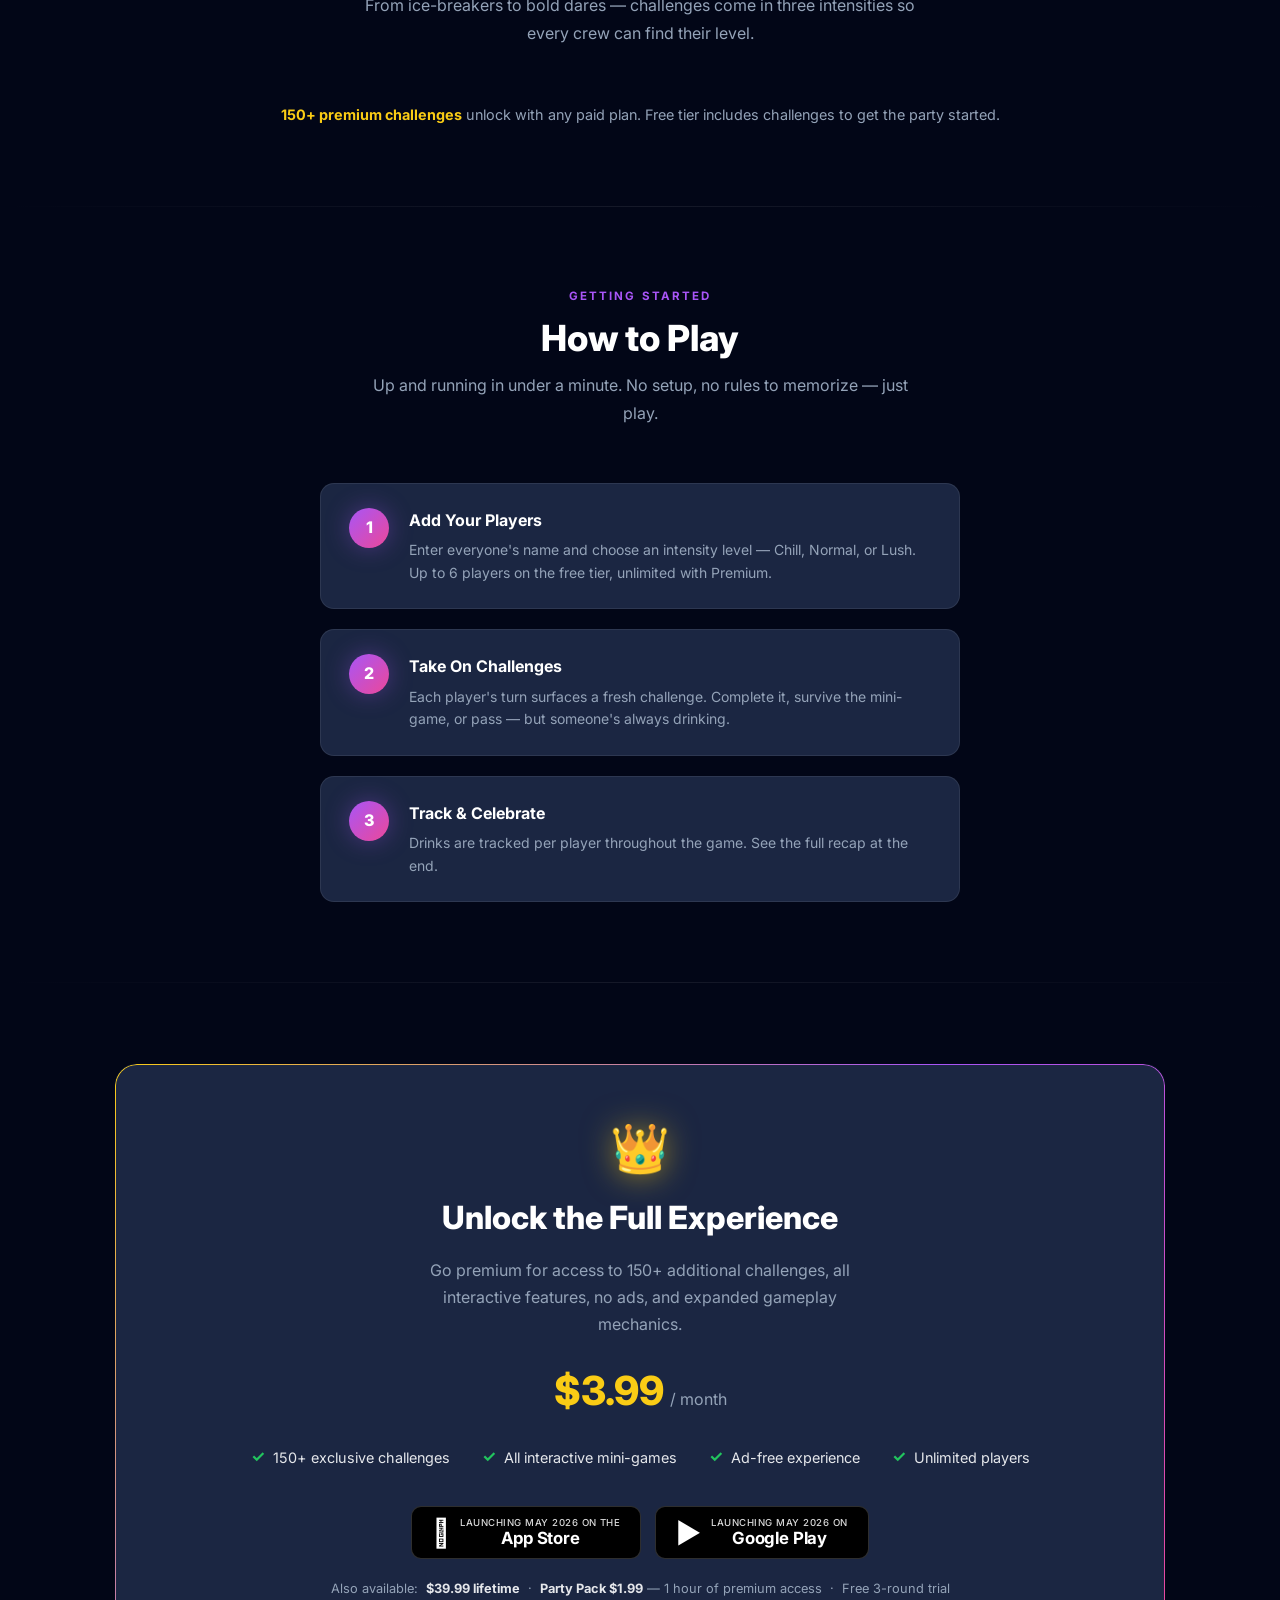
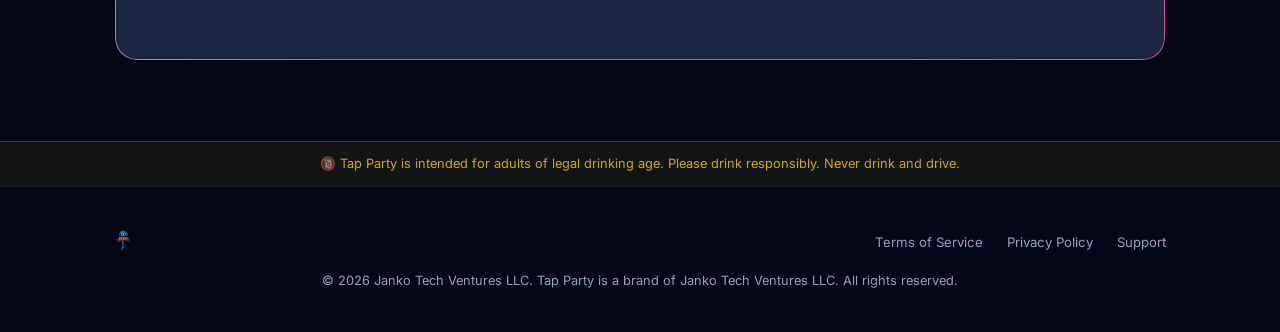
==== commit c39985f2: "Update index.html" ====
--- a/index.html
+++ b/index.html
@@ -264,7 +264,7 @@
         </p>
 
         <div class="premium__pricing">
-          <span class="premium__price">$2.99</span>
+          <span class="premium__price">$3.99</span>
           <span class="premium__period">/ month</span>
         </div>
 
@@ -296,7 +296,7 @@
 
         <p style="margin-top:20px;font-size:0.8rem;color:var(--text-muted);">
           Also available: &nbsp;<strong style="color:var(--text-primary)">$39.99 lifetime</strong> &nbsp;·&nbsp;
-          <strong style="color:var(--text-primary)">Party Pack $0.99</strong> — 1 hour of premium access &nbsp;·&nbsp;
+          <strong style="color:var(--text-primary)">Party Pack $1.99</strong> — 1 hour of premium access &nbsp;·&nbsp;
           Free 3-round trial
         </p>
       </div>
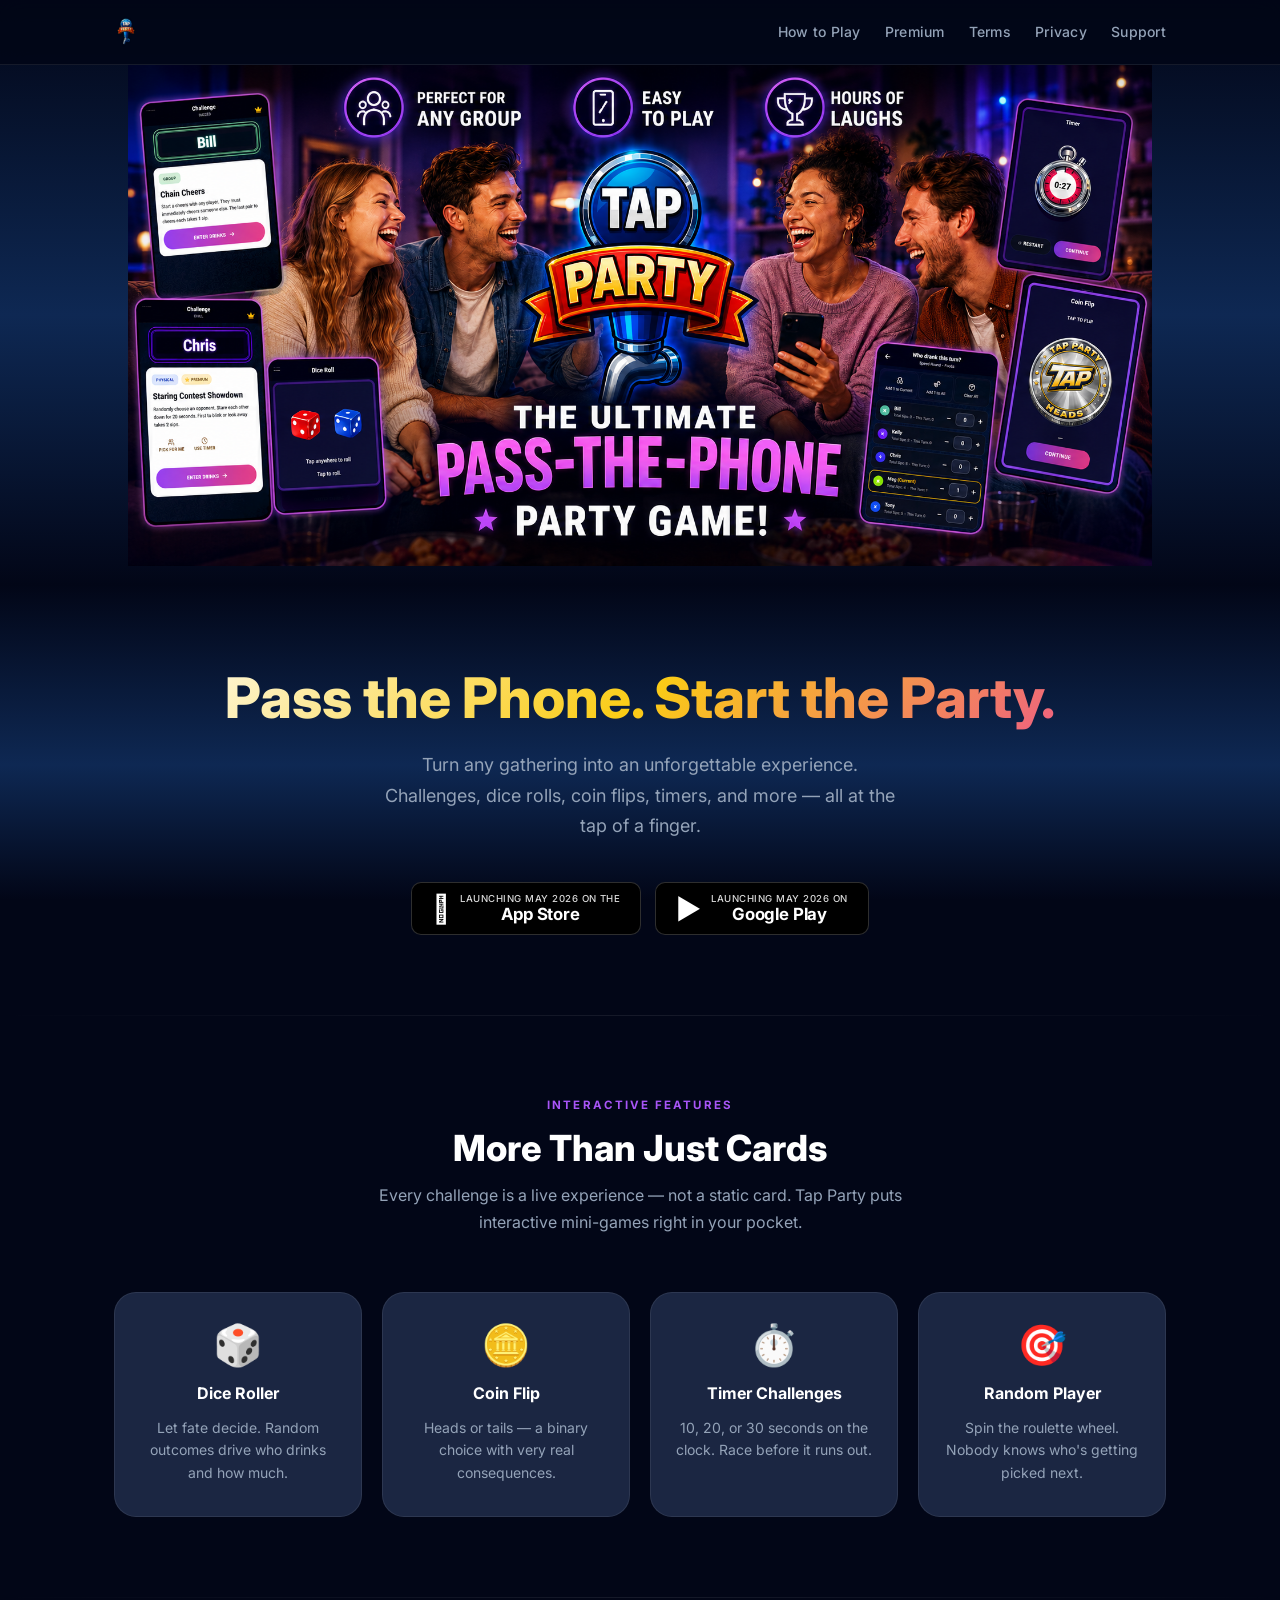
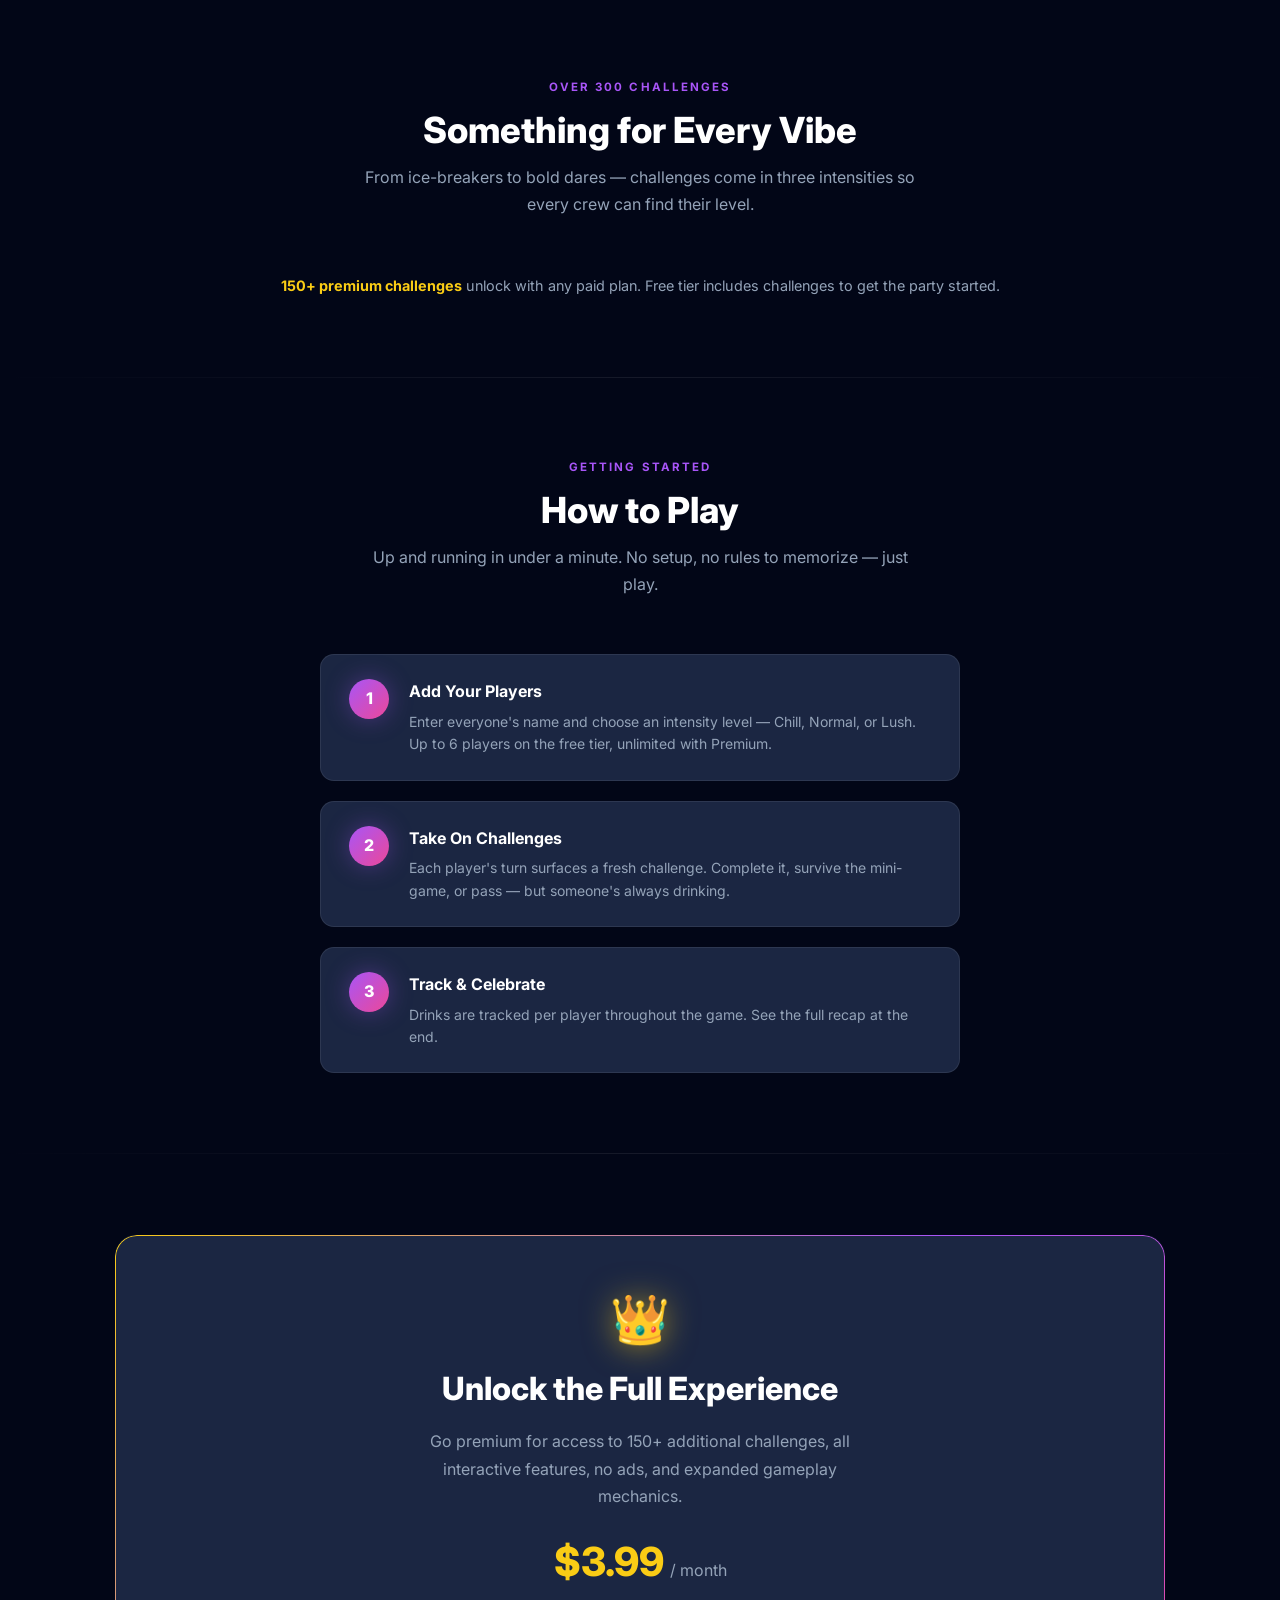
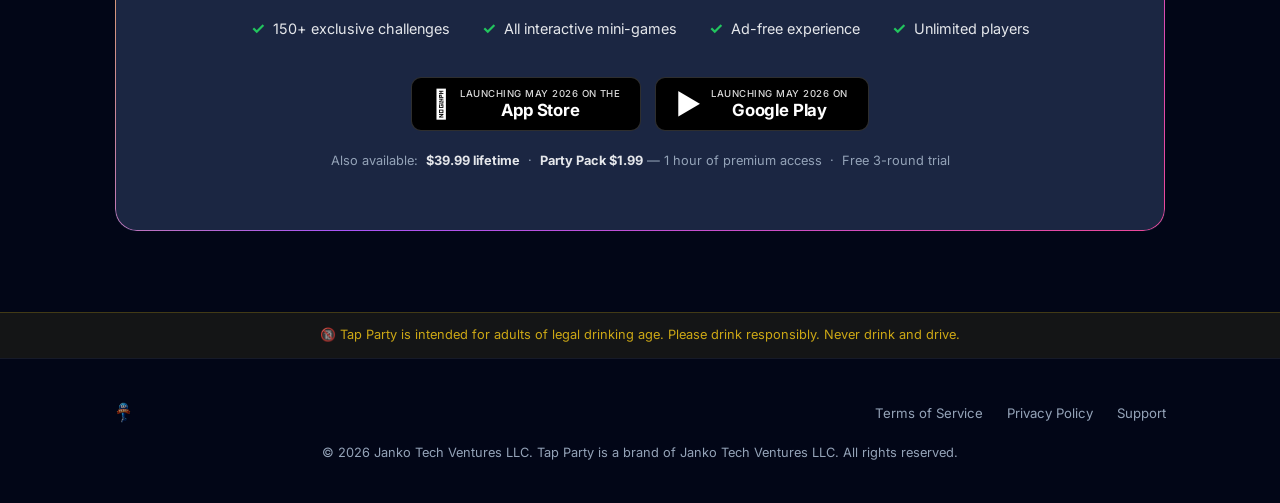
==== commit fe5e8c5b: "Add hero banner, clean up heading" ====
--- a/index.html
+++ b/index.html
@@ -8,7 +8,9 @@
   <meta property="og:description" content="Turn any gathering into a party with interactive challenges, dice rolls, coin flips, and more." />
   <meta property="og:type" content="website" />
   <meta property="og:url" content="https://tap-party.com" />
-
+  <meta name="google-site-verification" content="l_l-VH6qj3rCQgFHsSrw2ccgy7wquOpOQwrMKdDGt5Q" />
+  <link rel="canonical" href="https://tap-party.com/" />
+  
   <title>Tap Party — The Ultimate Social Drinking Game</title>
 
   <!-- Favicon -->
@@ -42,20 +44,19 @@
     </div>
   </nav>
 
+  <!-- ── Hero Banner ── -->
+  <div class="hero-banner">
+    <img
+      src="assets/images/Banner1024x500.png"
+      alt="Tap Party — The Ultimate Pass-the-Phone Game"
+      class="hero-banner__img"
+    />
+  </div>
+
   <!-- ── Hero ── -->
   <section class="hero">
     <div class="container">
-      <div class="hero__logo-wrap">
-        <img
-          src="assets/images/logo-main2.png"
-          alt="Tap Party Logo"
-          class="hero__logo"
-        />
-      </div>
-
-      <p class="hero__eyebrow">The Party Game That Never Gets Old</p>
-
-      <h1 class="hero__title">The Ultimate Social<br />Drinking Game</h1>
+      <h1 class="hero__title">Pass the Phone. Start the Party.</h1>
 
       <p class="hero__subtitle">
         Turn any gathering into an unforgettable experience. Challenges, dice rolls,
--- a/styles.css
+++ b/styles.css
@@ -135,6 +135,20 @@
   color: var(--text-heading);
 }
 
+/* ── Hero Banner ─────────────────────────────────────────── */
+.hero-banner {
+  width: 100%;
+  line-height: 0;
+}
+
+.hero-banner__img {
+  display: block;
+  width: 100%;
+  max-width: 1024px;
+  height: auto;
+  margin: 0 auto;
+}
+
 /* ── Hero ─────────────────────────────────────────────────── */
 .hero {
   text-align: center;
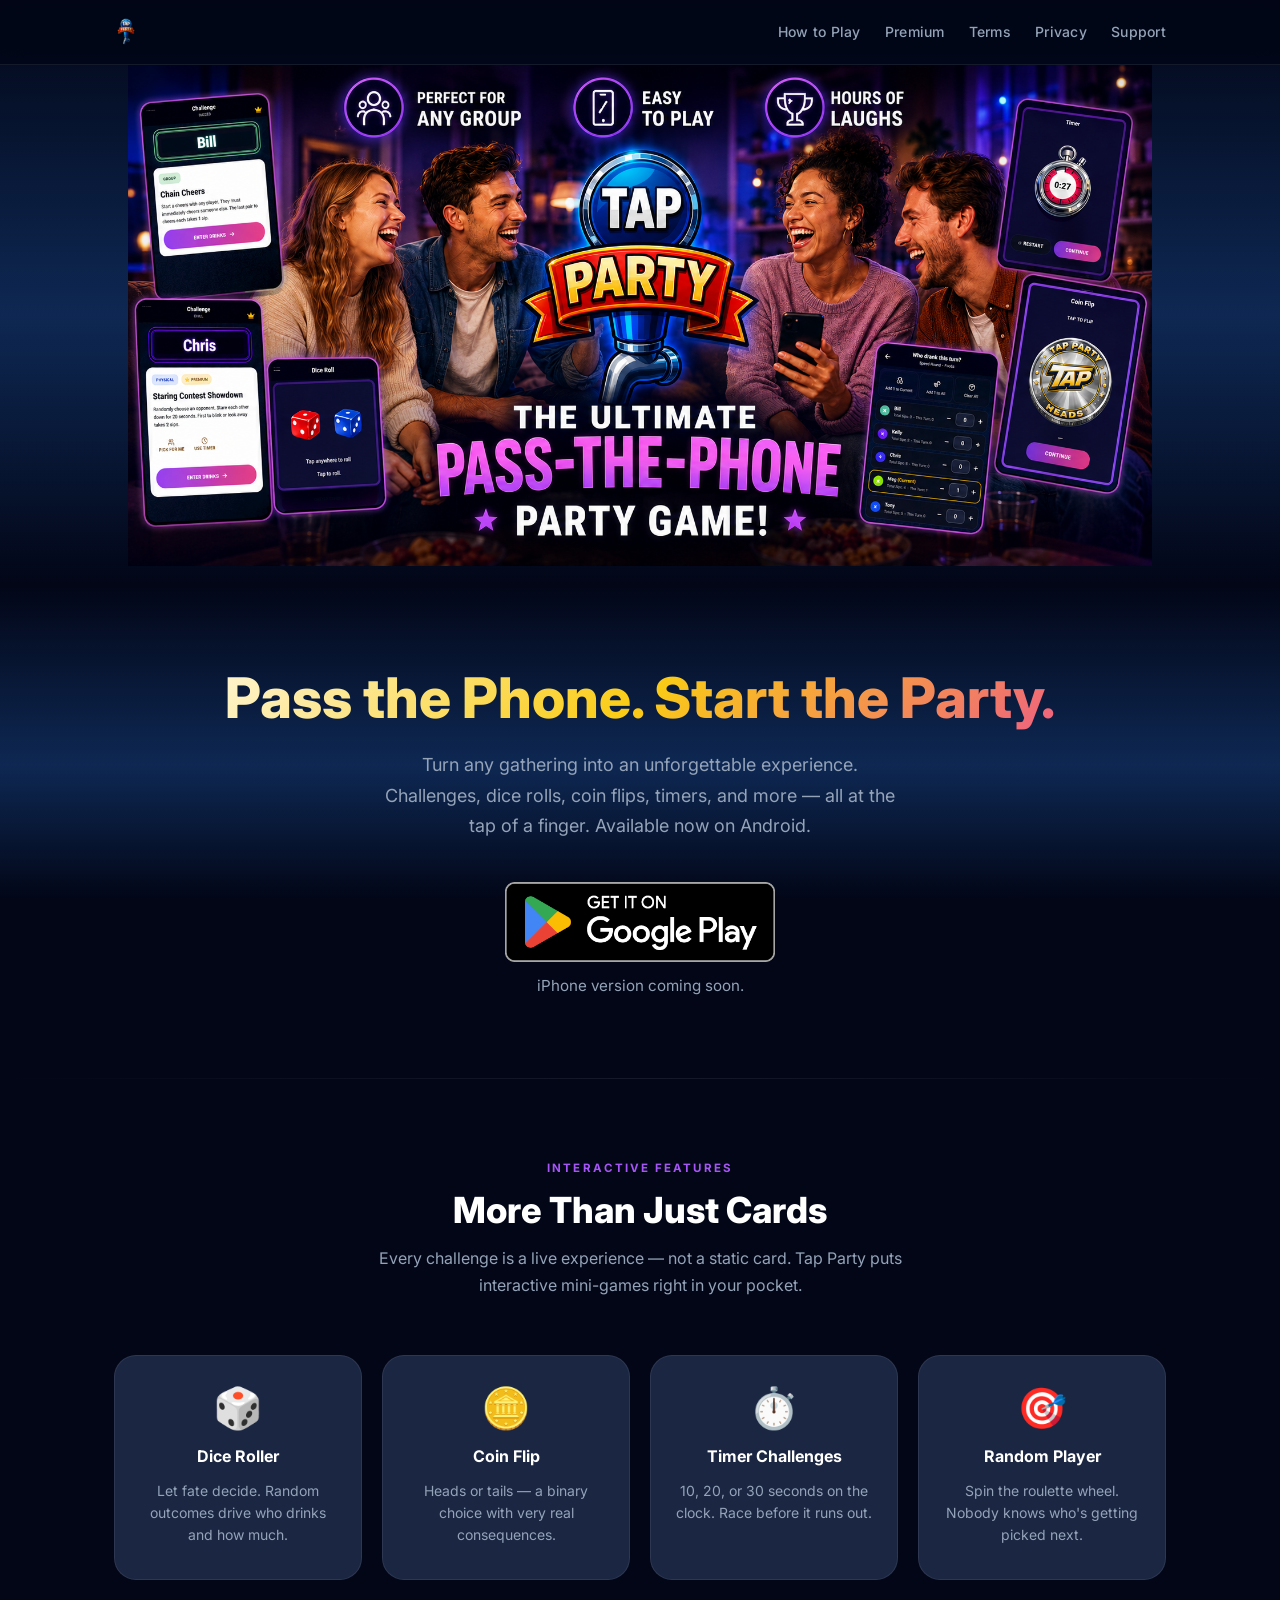
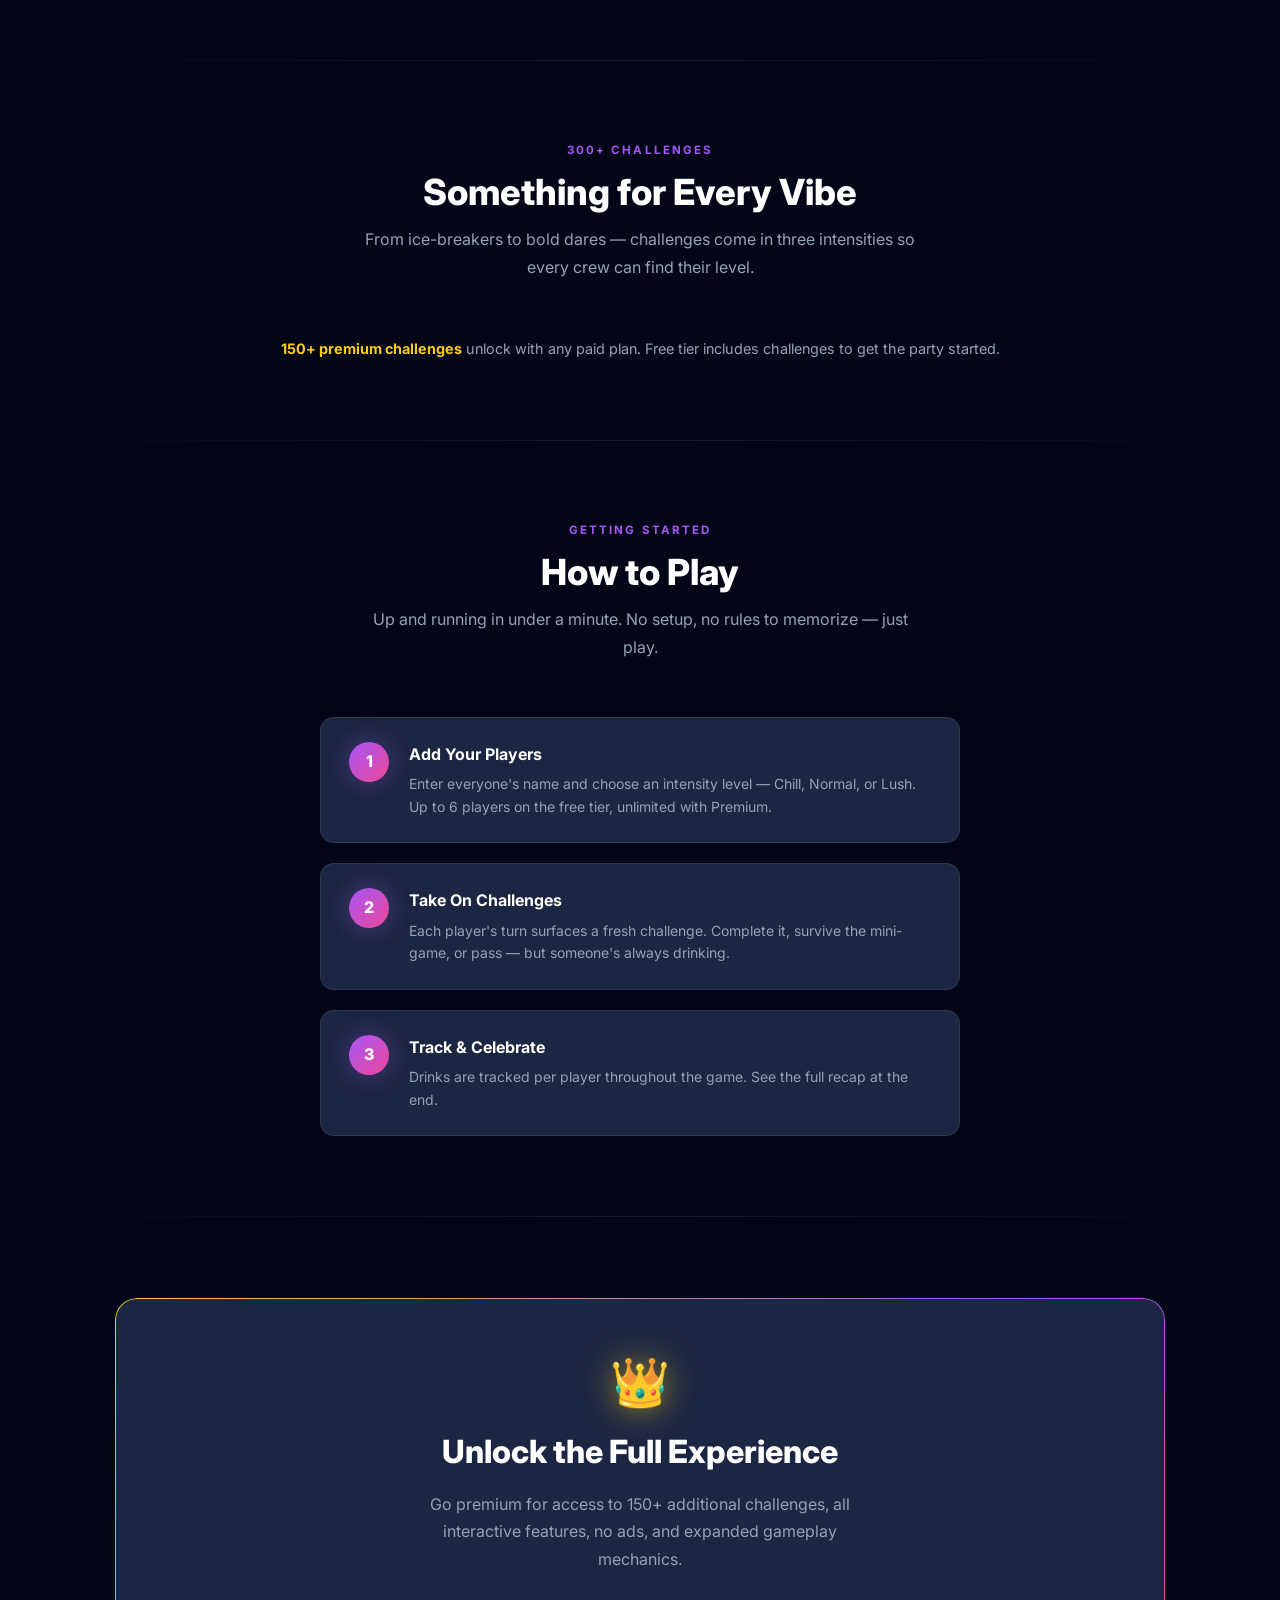
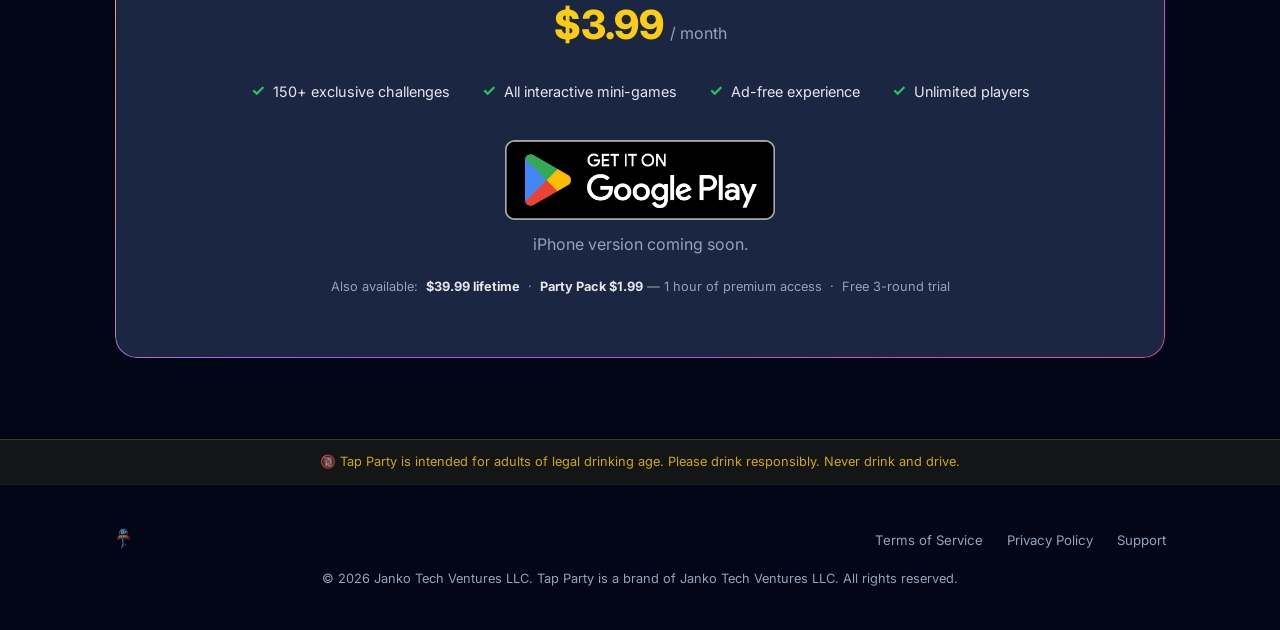
==== commit 9f0067ae: "Update index.html updted google badge and link" ====
--- a/index.html
+++ b/index.html
@@ -3,15 +3,15 @@
 <head>
   <meta charset="UTF-8" />
   <meta name="viewport" content="width=device-width, initial-scale=1.0" />
-  <meta name="description" content="Tap Party — The ultimate social drinking game. Over 300 challenges, dice, coin flips, timers, and more. Available on iOS and Android." />
-  <meta property="og:title" content="Tap Party — The Ultimate Social Drinking Game" />
+  <meta name="description" content="Tap Party — The ultimate social drinking game. 300+ challenges, dice, coin flips, timers, and more. Available now on Android." />
+  <meta property="og:title" content="Tap Party — The Ultimate Drinking Party Game" />
   <meta property="og:description" content="Turn any gathering into a party with interactive challenges, dice rolls, coin flips, and more." />
   <meta property="og:type" content="website" />
   <meta property="og:url" content="https://tap-party.com" />
   <meta name="google-site-verification" content="l_l-VH6qj3rCQgFHsSrw2ccgy7wquOpOQwrMKdDGt5Q" />
   <link rel="canonical" href="https://tap-party.com/" />
   
-  <title>Tap Party — The Ultimate Social Drinking Game</title>
+  <title>Tap Party — The Ultimate Drinking Party Game</title>
 
   <!-- Favicon -->
   <link rel="icon" type="image/png" href="assets/favicon.png" />
@@ -60,33 +60,26 @@
 
       <p class="hero__subtitle">
         Turn any gathering into an unforgettable experience. Challenges, dice rolls,
-        coin flips, timers, and more — all at the tap of a finger.
+        coin flips, timers, and more — all at the tap of a finger. Available now on Android.
       </p>
 
       <div class="store-badges">
-        <!--
-          TODO: Replace href="#" with your real App Store URL once live.
-          Official badge guidelines: https://developer.apple.com/app-store/marketing/guidelines/
-        -->
-        <a href="#" class="badge-store">
-          <span class="badge-store__logo">&#xf8ff;</span>
-          <span class="badge-store__text">
-            <span class="badge-store__sub">Launching May 2026 on the</span>
-            <span class="badge-store__name">App Store</span>
-          </span>
+        <a
+          href="https://play.google.com/store/apps/details?id=com.jankotechventures.tapparty"
+          target="_blank"
+          rel="noopener noreferrer"
+        >
+          <img
+            src="assets/images/GetItOnGooglePlay_Badge_Web_color_English.png"
+            alt="Get it on Google Play"
+            style="height:80px;width:auto;"
+          />
         </a>
-        <!--
-          TODO: Replace href="#" with your real Google Play URL once live.
-          Official badge guidelines: https://play.google.com/intl/en_us/badges/
-        -->
-        <a href="#" class="badge-store">
-          <span class="badge-store__logo">▶</span>
-          <span class="badge-store__text">
-            <span class="badge-store__sub">Launching May 2026 on </span>
-            <span class="badge-store__name">Google Play</span>
-          </span>
-        </a>
-      </div>
+      </div>
+
+      <p style="margin-top:12px;color:var(--text-muted);font-size:.95rem;">
+        iPhone version coming soon.
+      </p>
     </div>
   </section>
 
@@ -143,7 +136,7 @@
   <!-- ── Challenge Examples ── -->
   <section class="features" id="challenges">
     <div class="container">
-      <p class="section-label">Over 300 Challenges</p>
+      <p class="section-label">300+ Challenges</p>
       <h2 class="section-title">Something for Every Vibe</h2>
       <p class="section-desc">
         From ice-breakers to bold dares — challenges come in three intensities
@@ -276,24 +269,23 @@
           <li><span class="perk-check">✓</span> Unlimited players</li>
         </ul>
 
-        <div style="display:flex;gap:14px;justify-content:center;flex-wrap:wrap;">
-          <!-- TODO: replace href="#" with real App Store URL once live -->
-          <a href="#" class="badge-store">
-            <span class="badge-store__logo">&#xf8ff;</span>
-            <span class="badge-store__text">
-              <span class="badge-store__sub">Launching May 2026 on the</span>
-              <span class="badge-store__name">App Store</span>
-            </span>
+        <div style="display:flex;justify-content:center;">
+          <a
+            href="https://play.google.com/store/apps/details?id=com.jankotechventures.tapparty"
+            target="_blank"
+            rel="noopener noreferrer"
+          >
+            <img
+              src="assets/images/GetItOnGooglePlay_Badge_Web_color_English.png"
+              alt="Get it on Google Play"
+              style="height:80px;width:auto;"
+            />
           </a>
-          <!-- TODO: replace href="#" with real Google Play URL once live -->
-          <a href="#" class="badge-store">
-            <span class="badge-store__logo">▶</span>
-            <span class="badge-store__text">
-              <span class="badge-store__sub">Launching May 2026 on</span>
-              <span class="badge-store__name">Google Play</span>
-            </span>
-          </a>
-        </div>
+        </div>
+
+        <p style="margin-top:12px;color:var(--text-muted);text-align:center;">
+          iPhone version coming soon.
+        </p>
 
         <p style="margin-top:20px;font-size:0.8rem;color:var(--text-muted);">
           Also available: &nbsp;<strong style="color:var(--text-primary)">$39.99 lifetime</strong> &nbsp;·&nbsp;
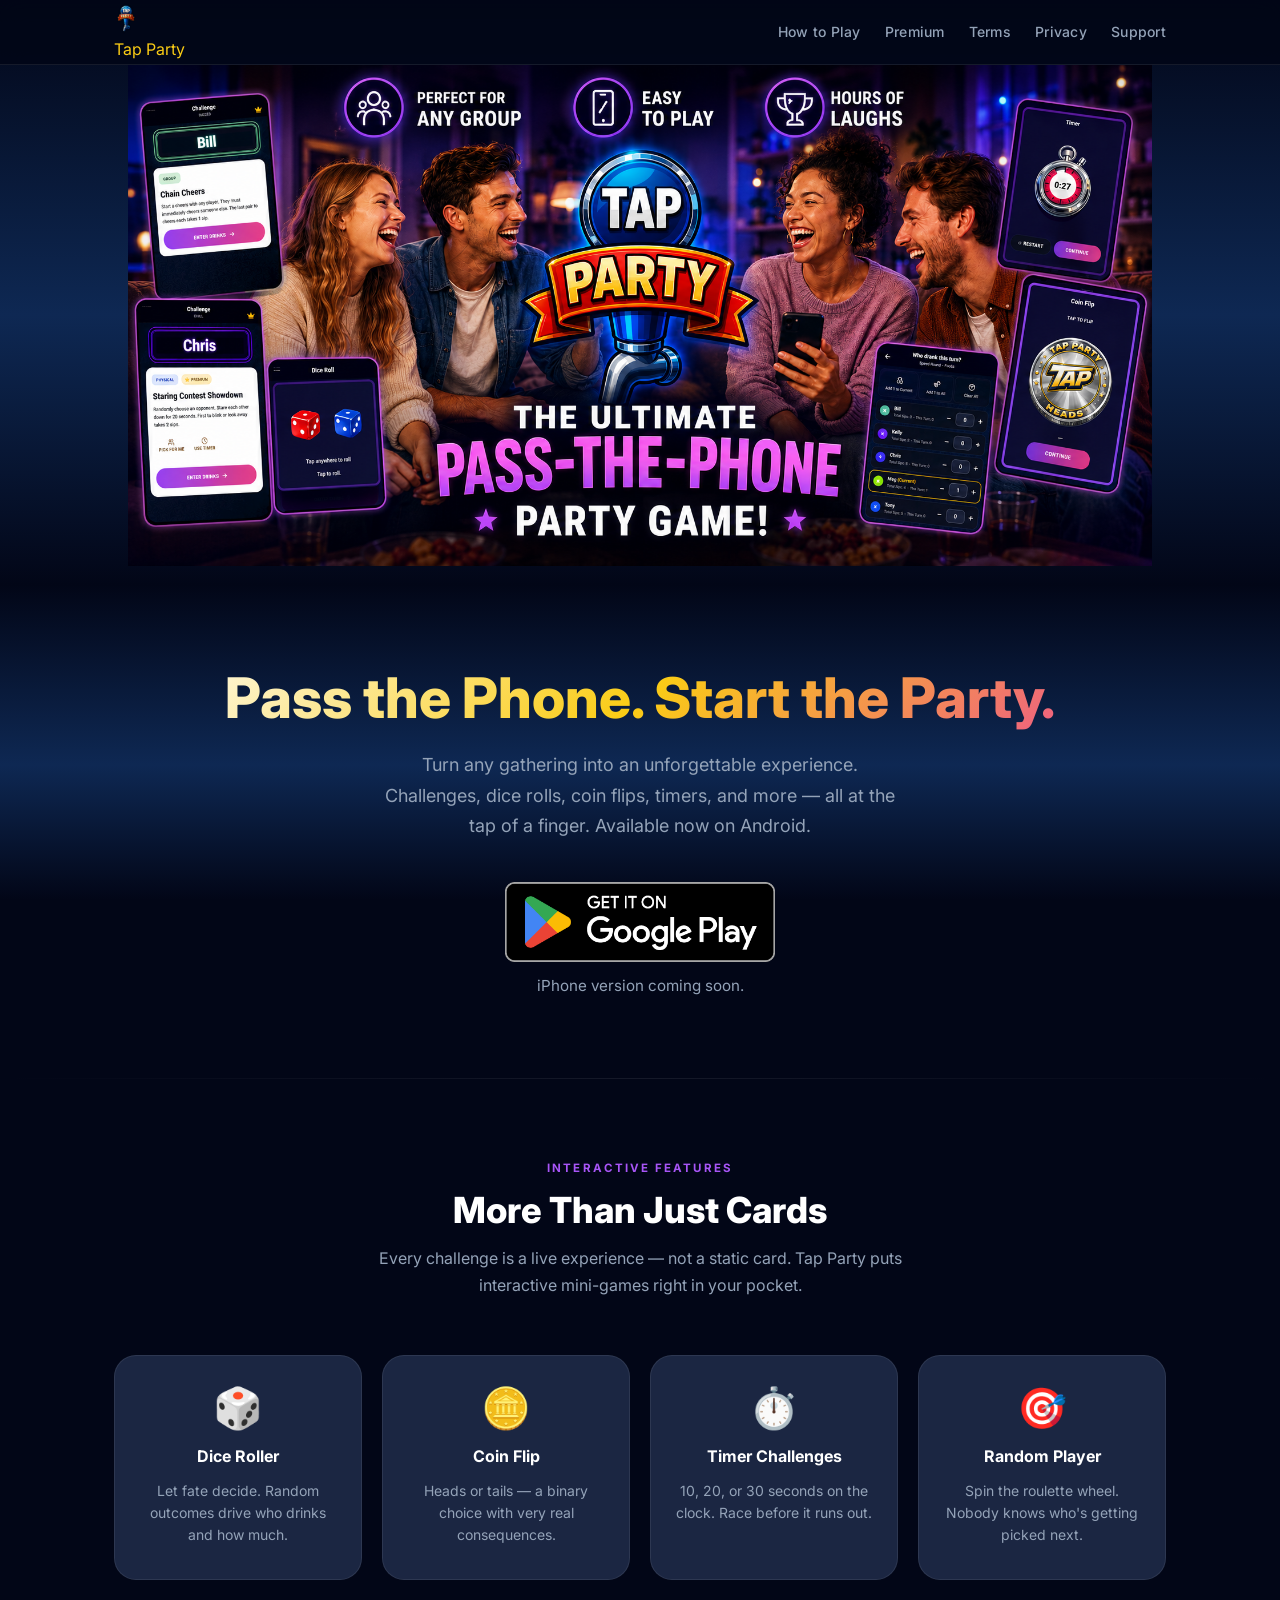
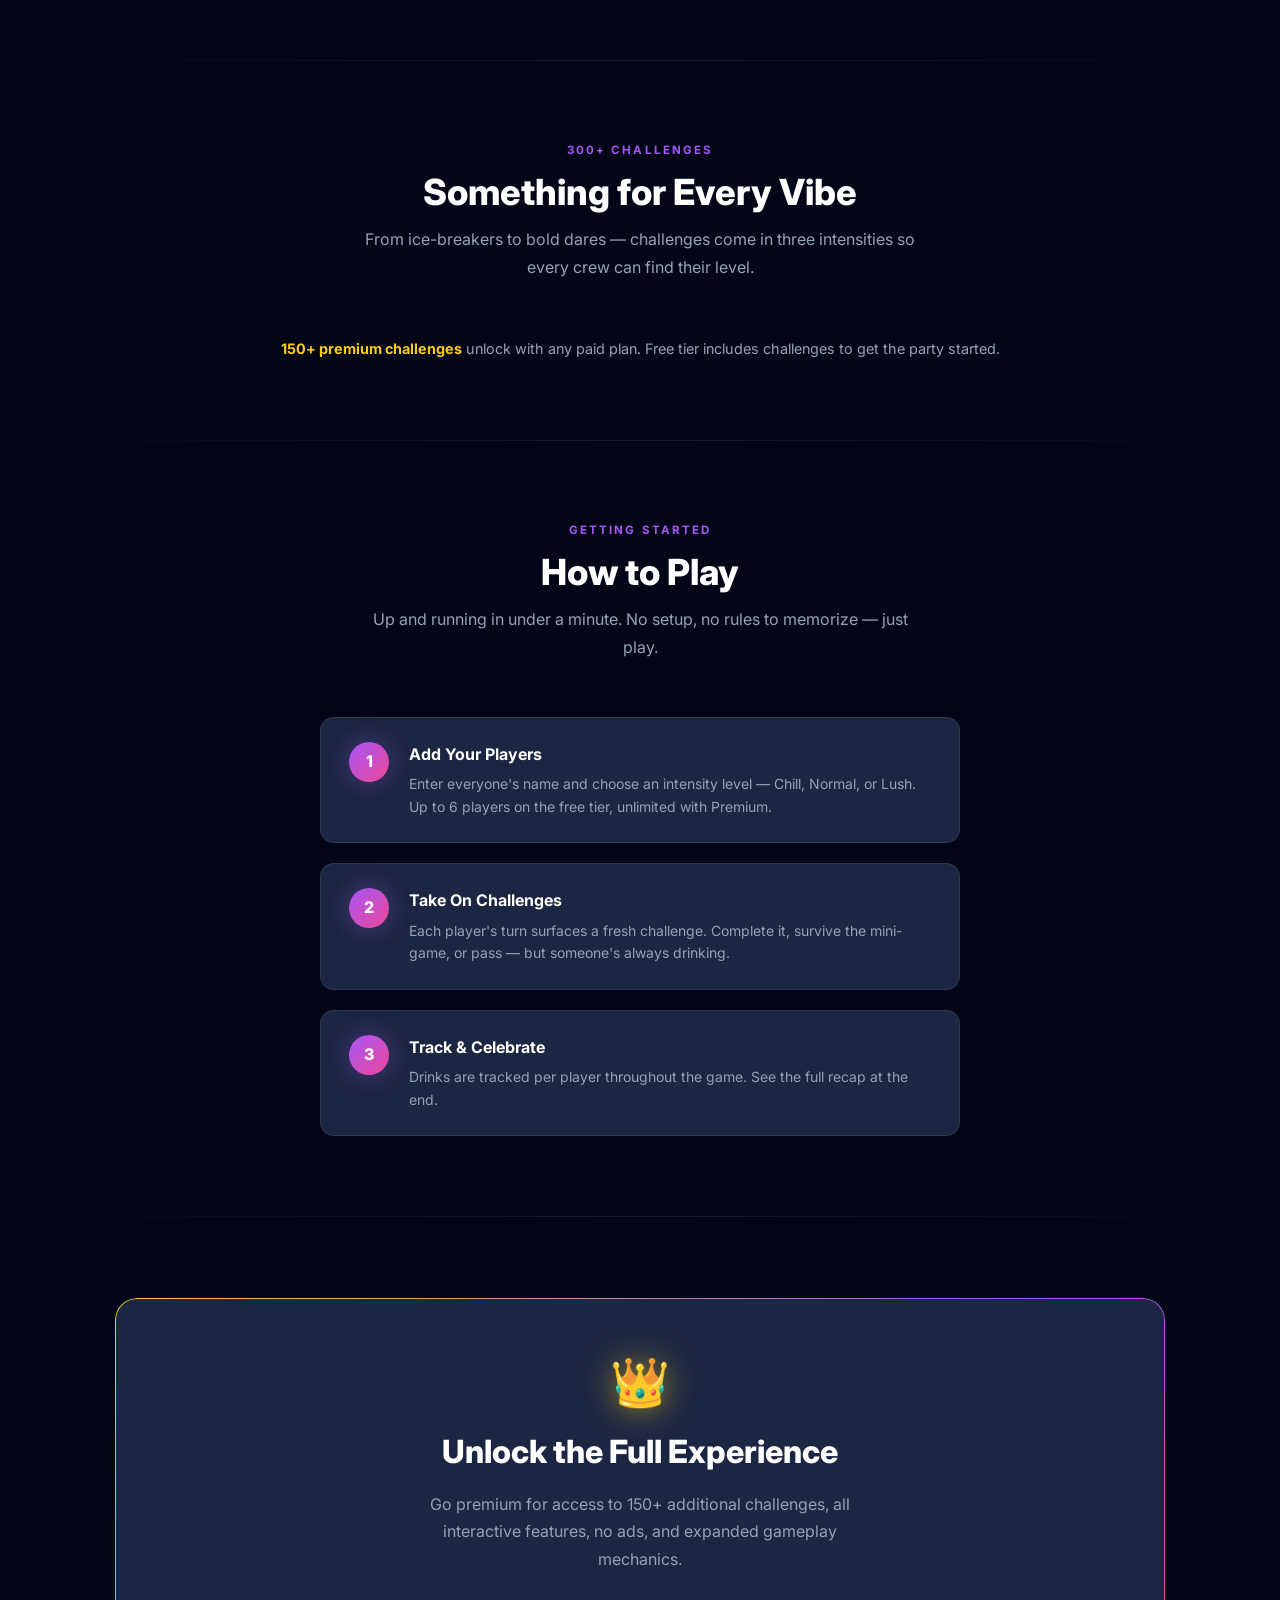
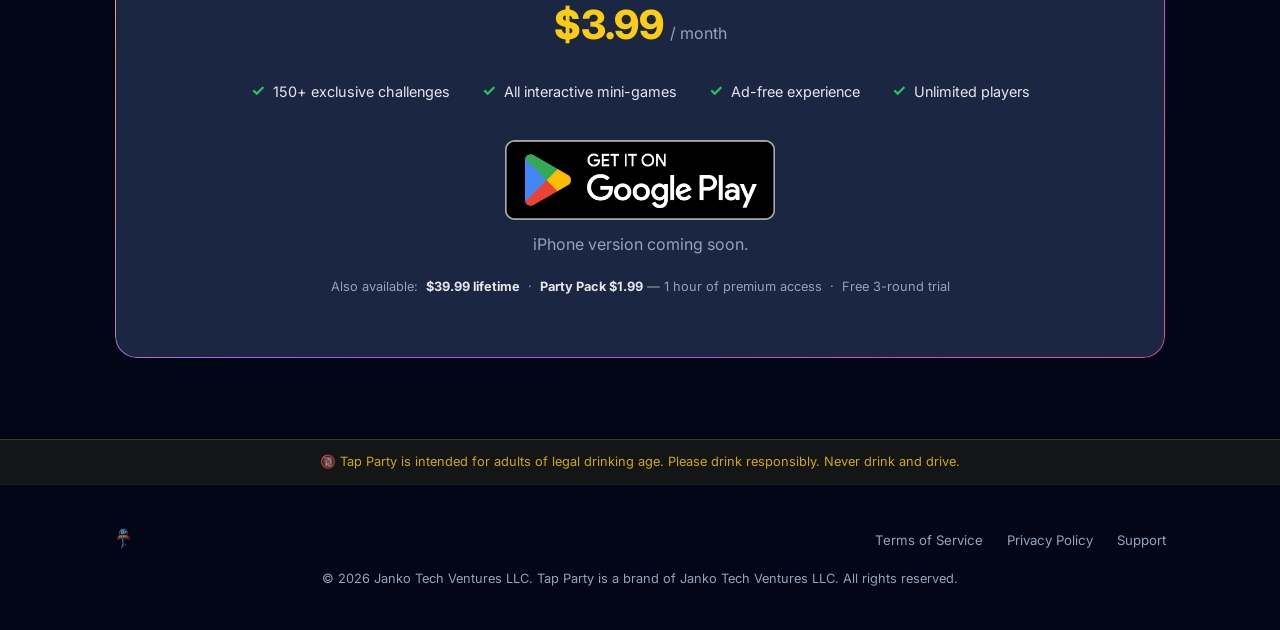
==== commit 46d0887c: "Update index.html" ====
--- a/index.html
+++ b/index.html
@@ -29,11 +29,14 @@
   <!-- ── Navigation ── -->
   <nav class="nav">
     <div class="container nav__inner">
-      <img
-        src="assets/images/logo-main2.png"
-        alt="Tap Party"
-        class="nav__logo"
-      />
+      <a href="index.html" class="nav__brand">
+        <img
+          src="assets/images/logo-main2.png"
+          alt="Tap Party"
+          class="nav__logo"
+        />
+        <span class="nav__brand-text">Tap Party</span>
+      </a>
       <ul class="nav__links">
         <li><a href="#how-to-play">How to Play</a></li>
         <li><a href="#premium">Premium</a></li>
